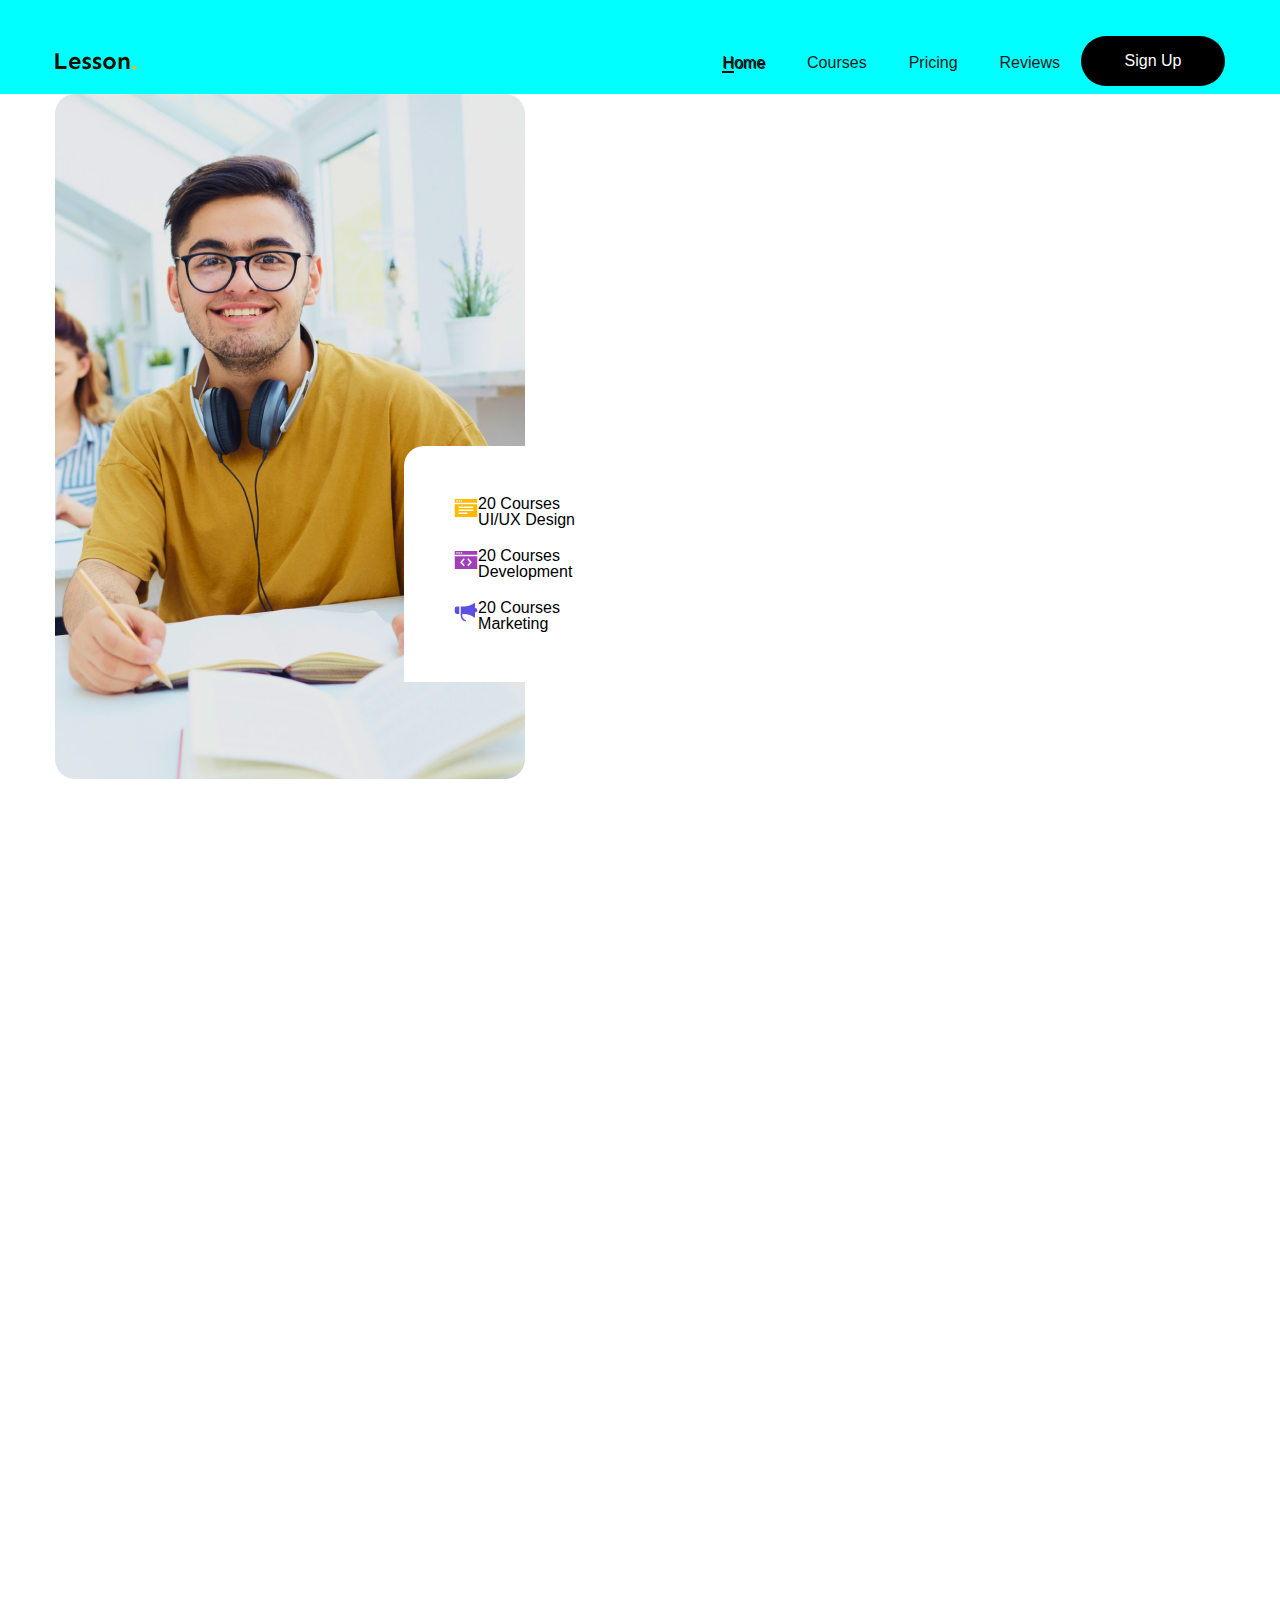
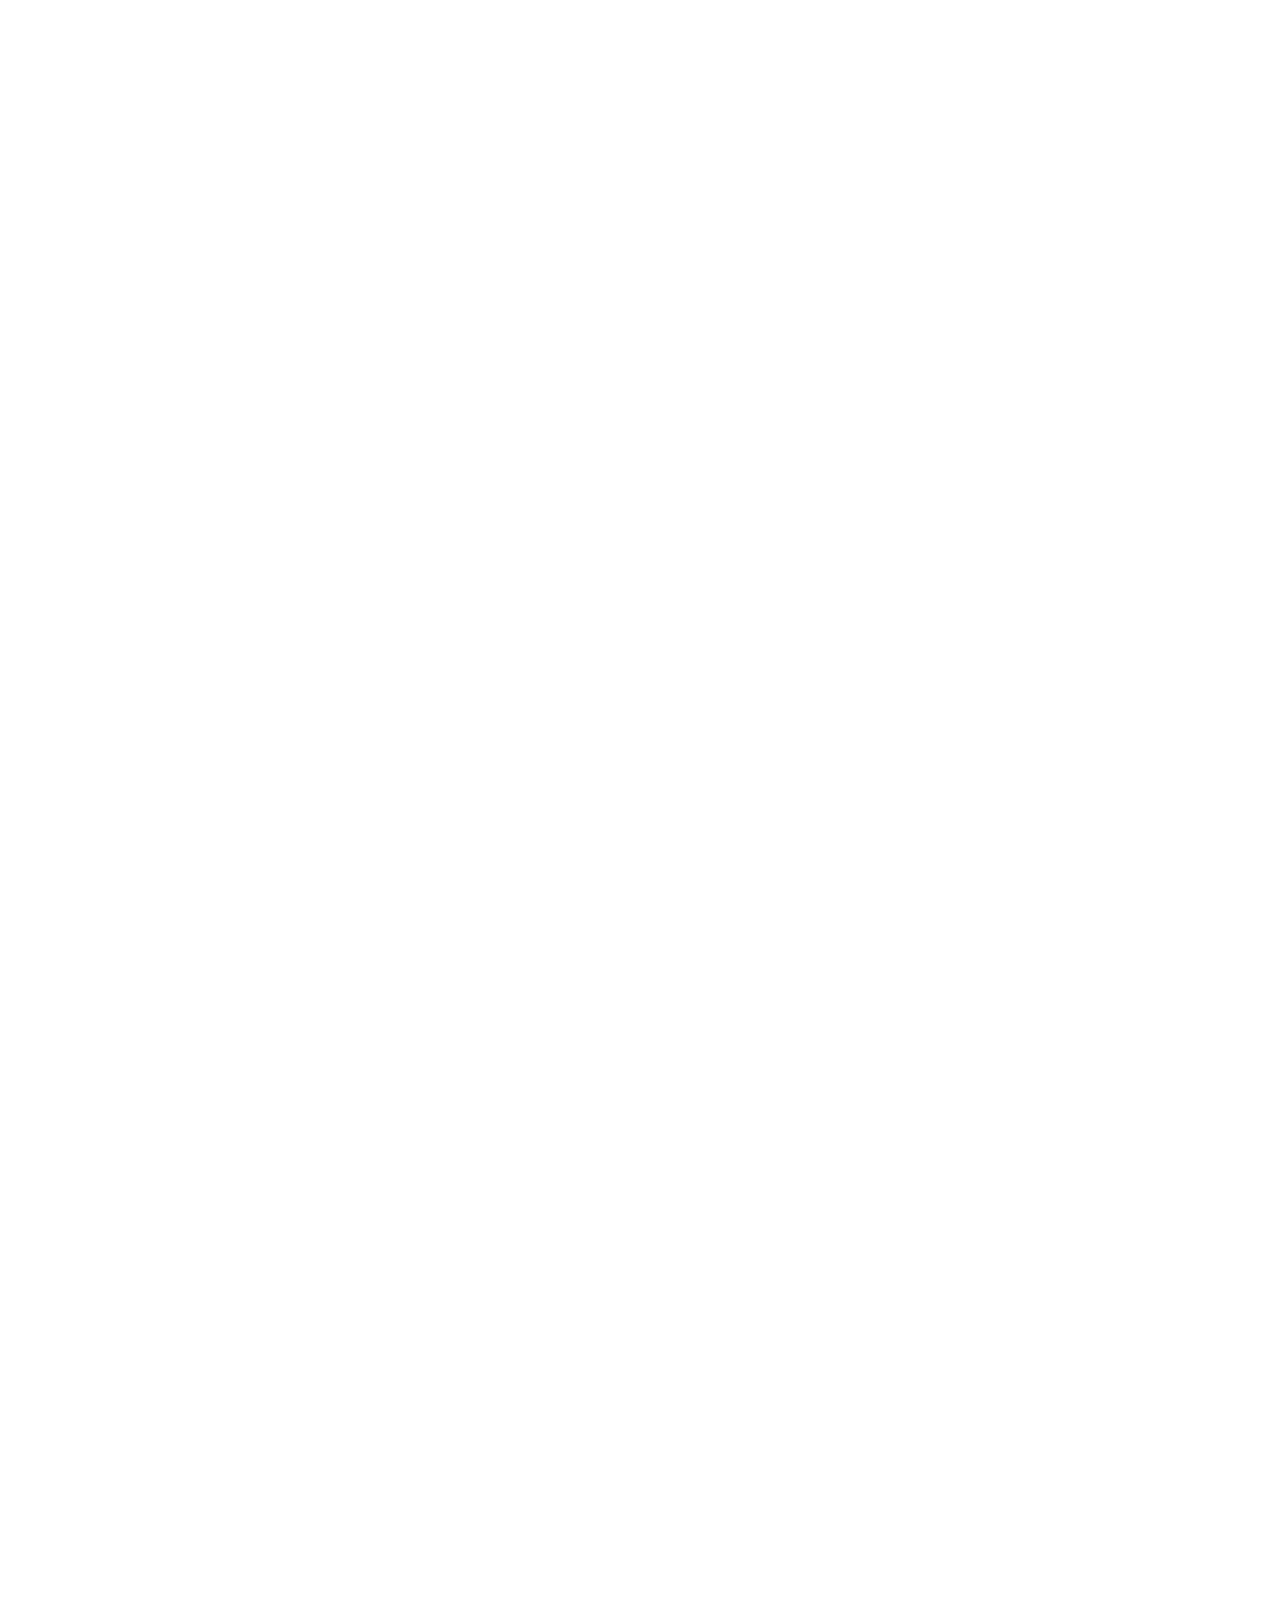
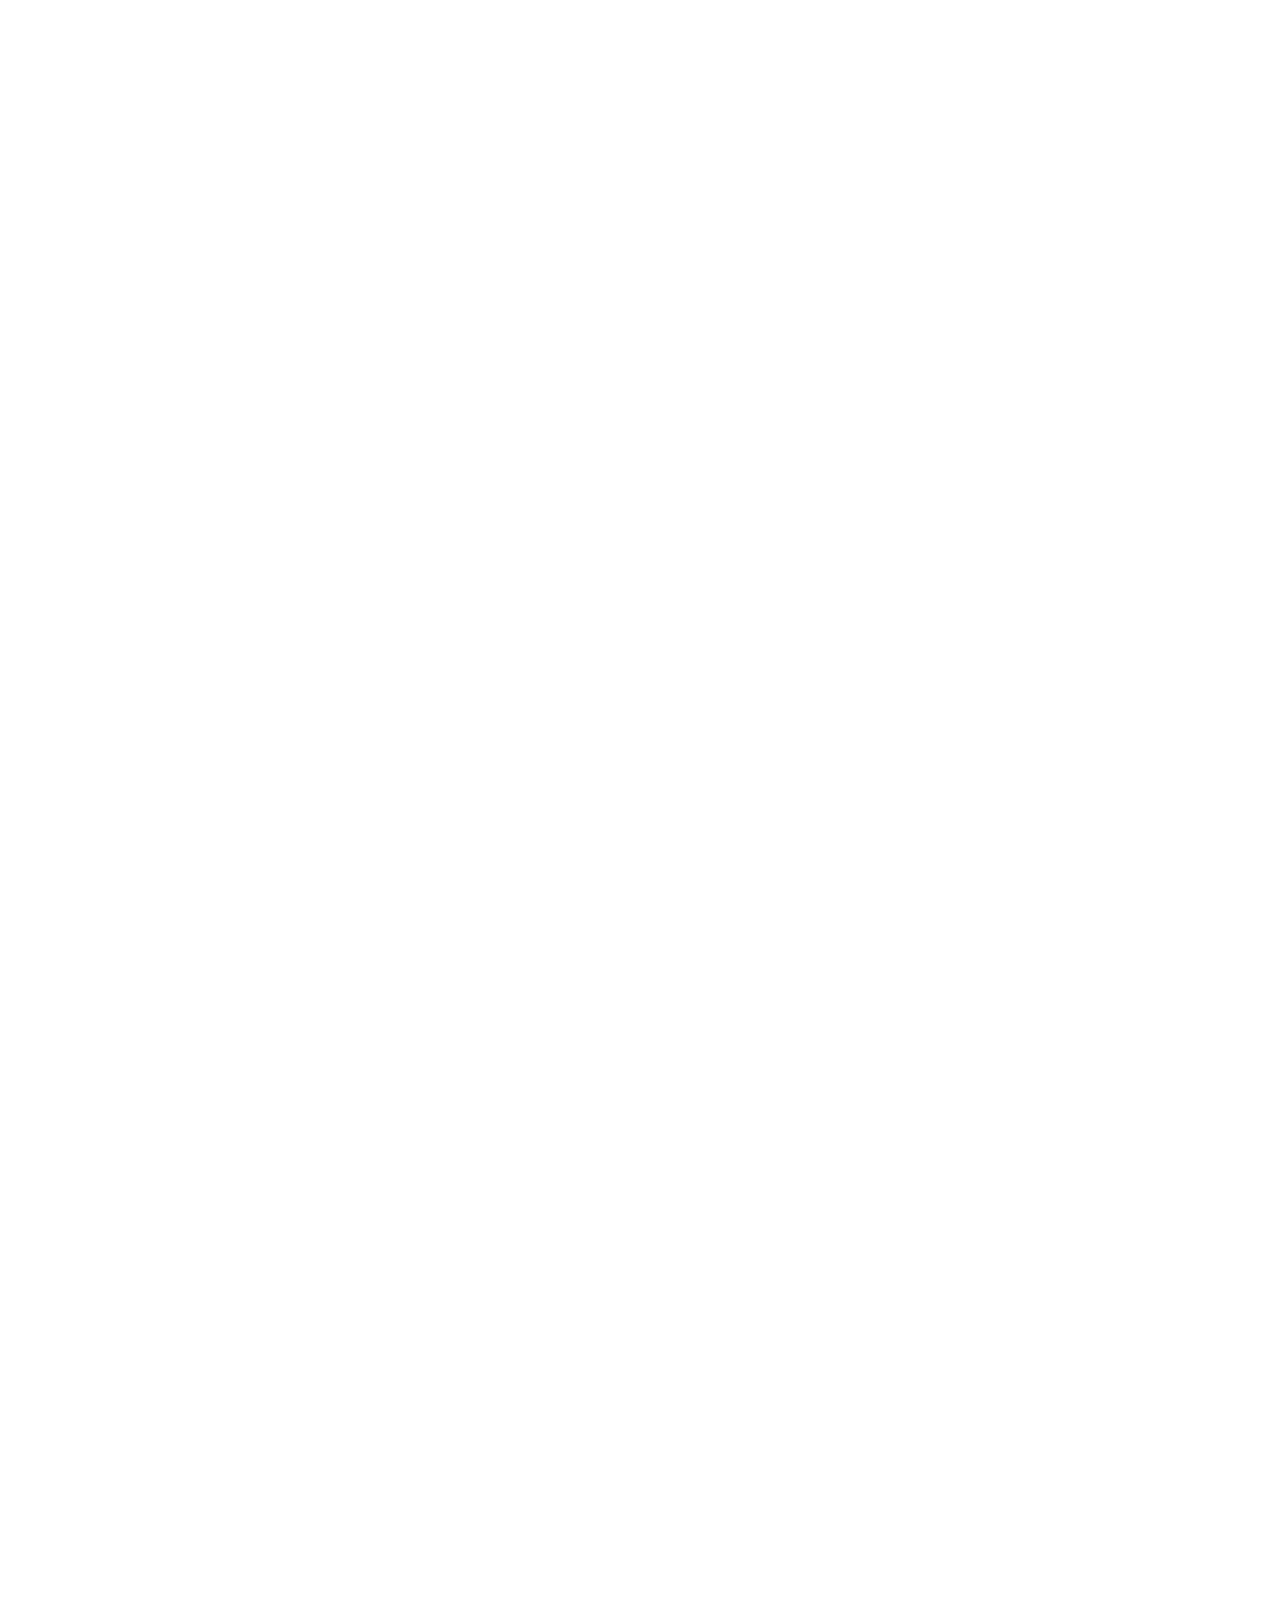
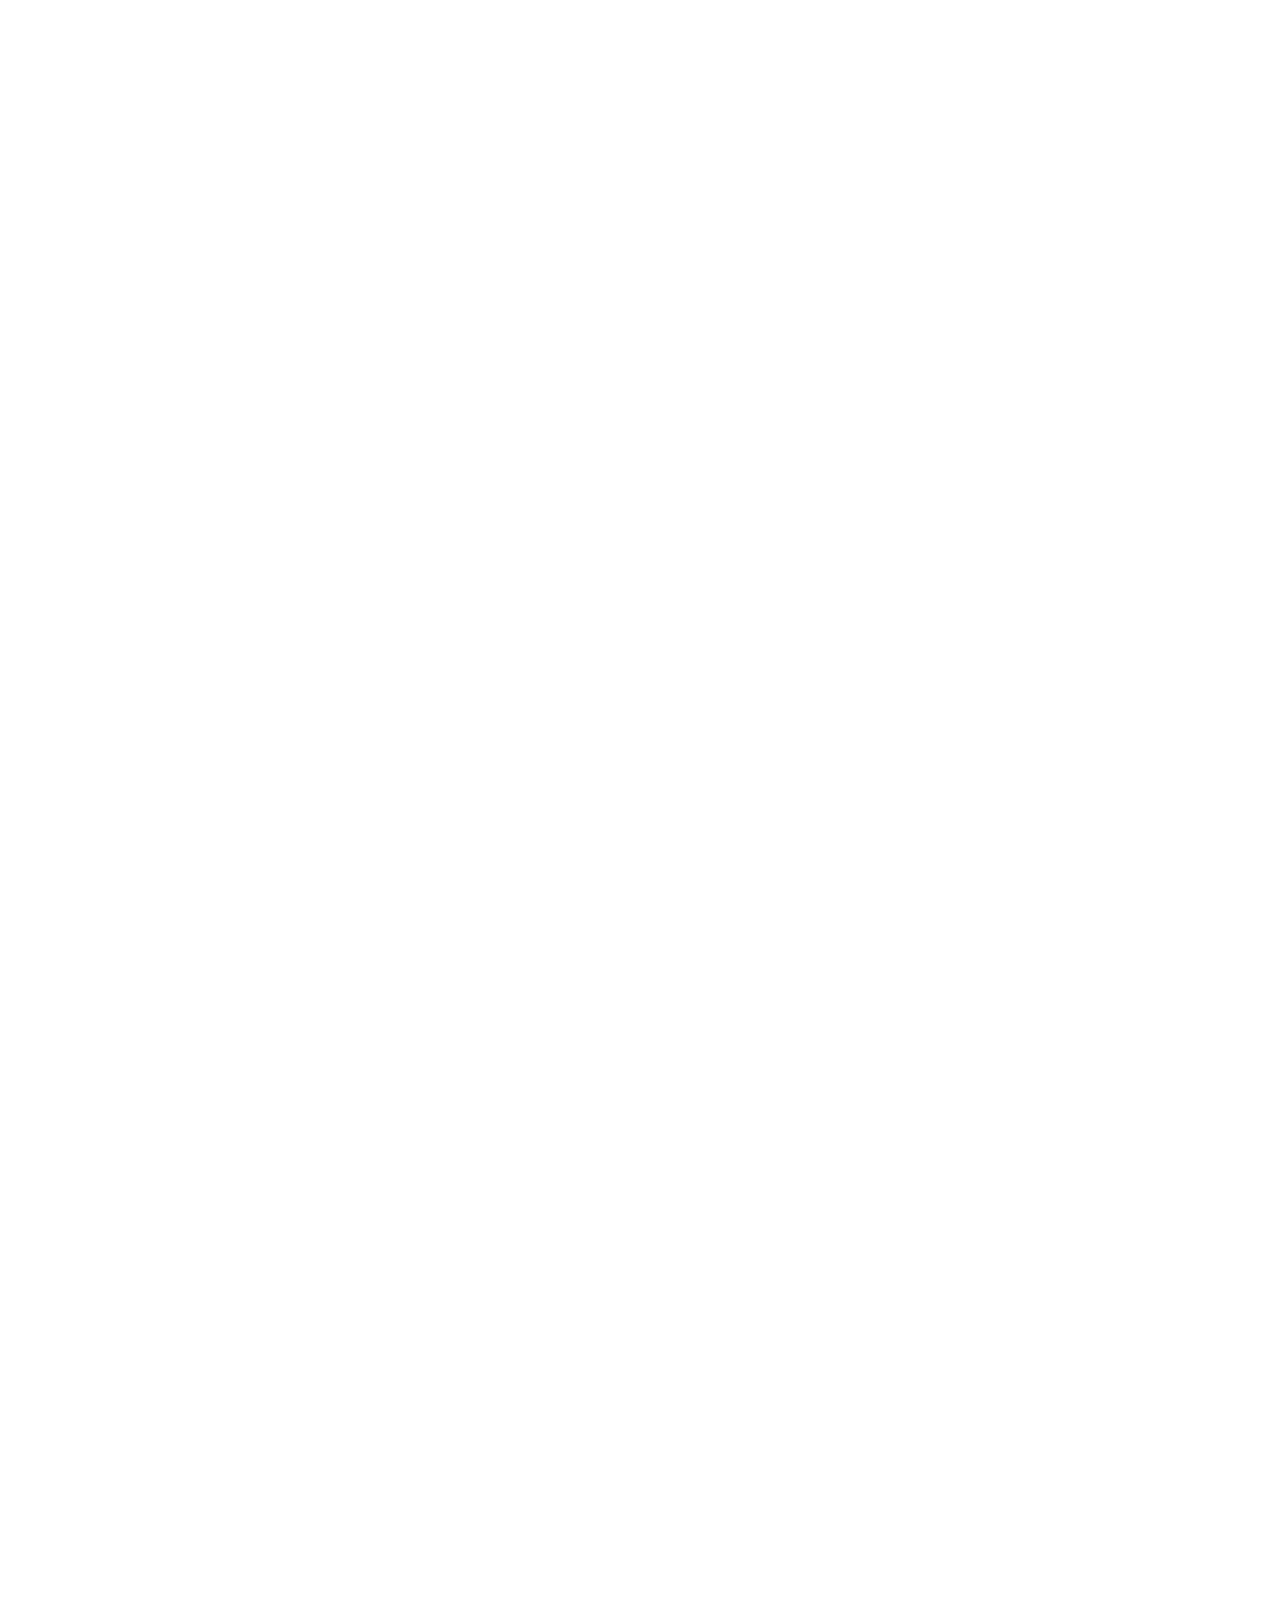
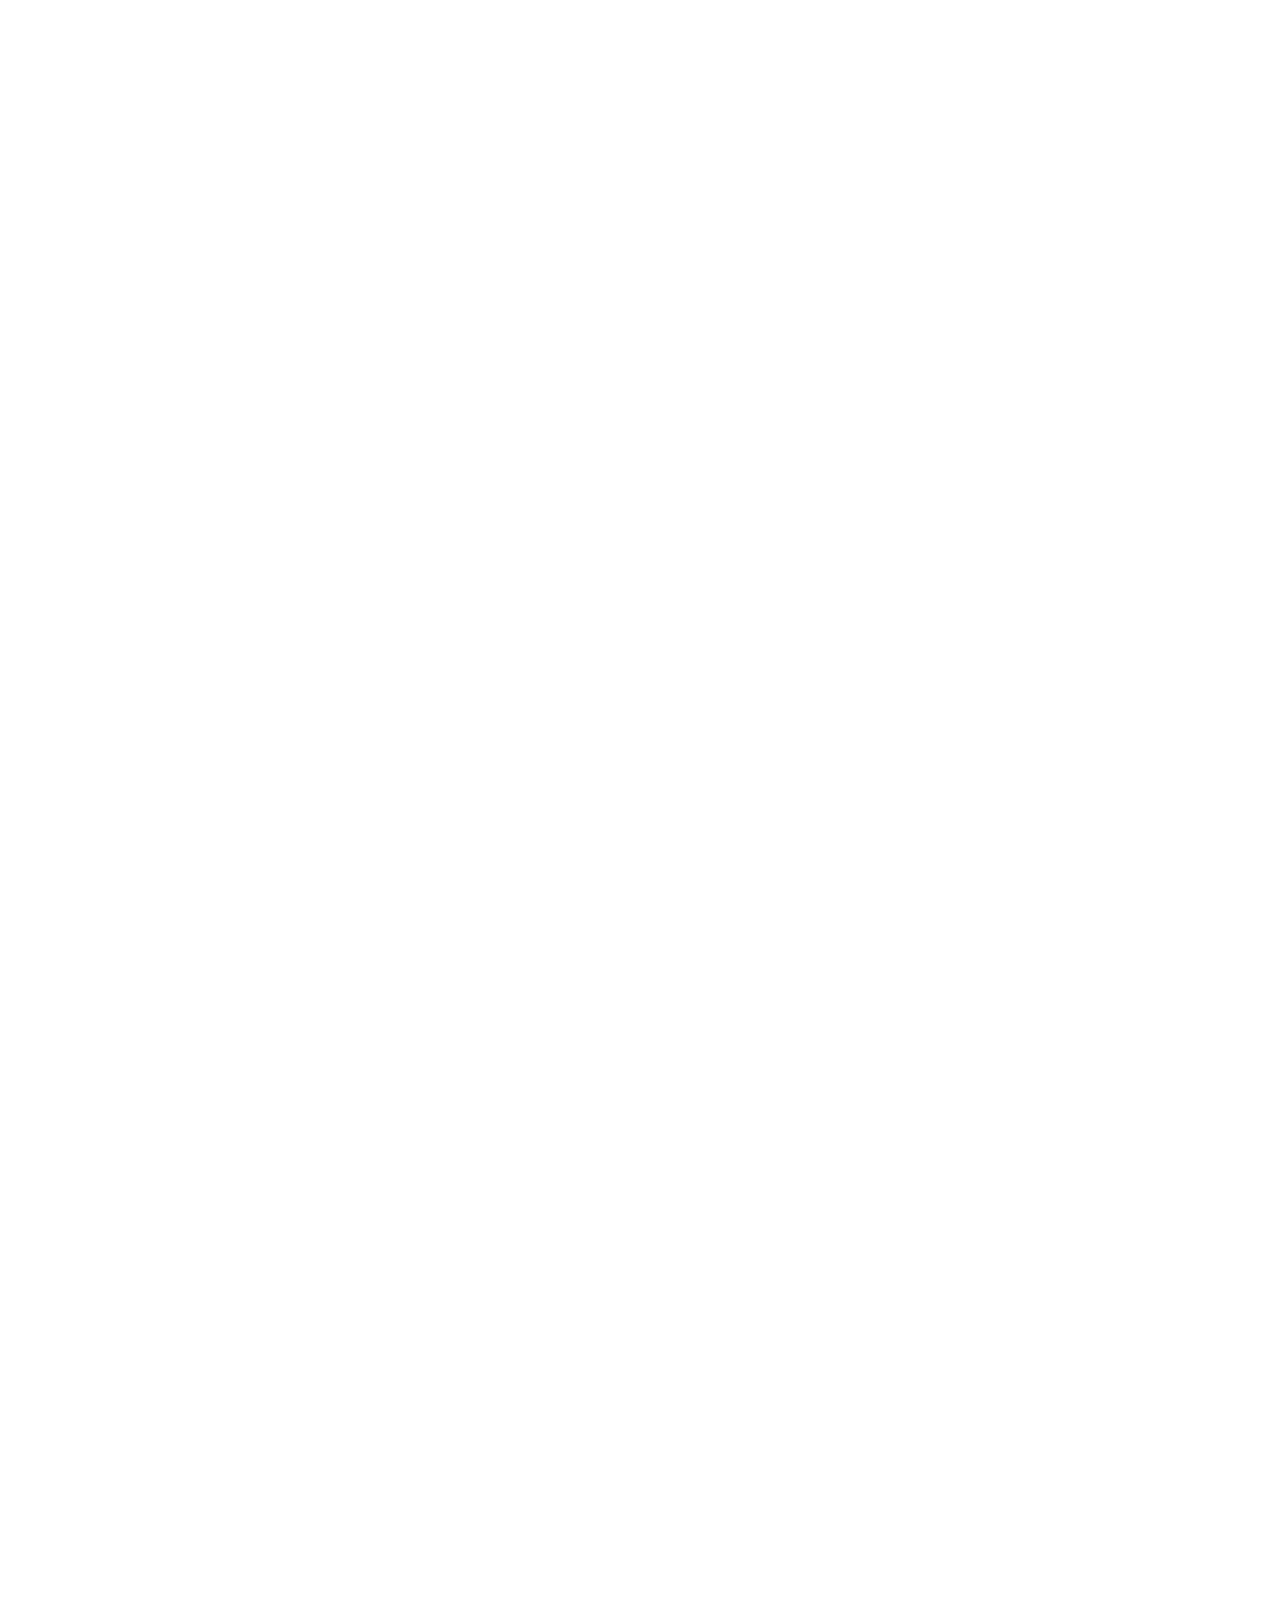
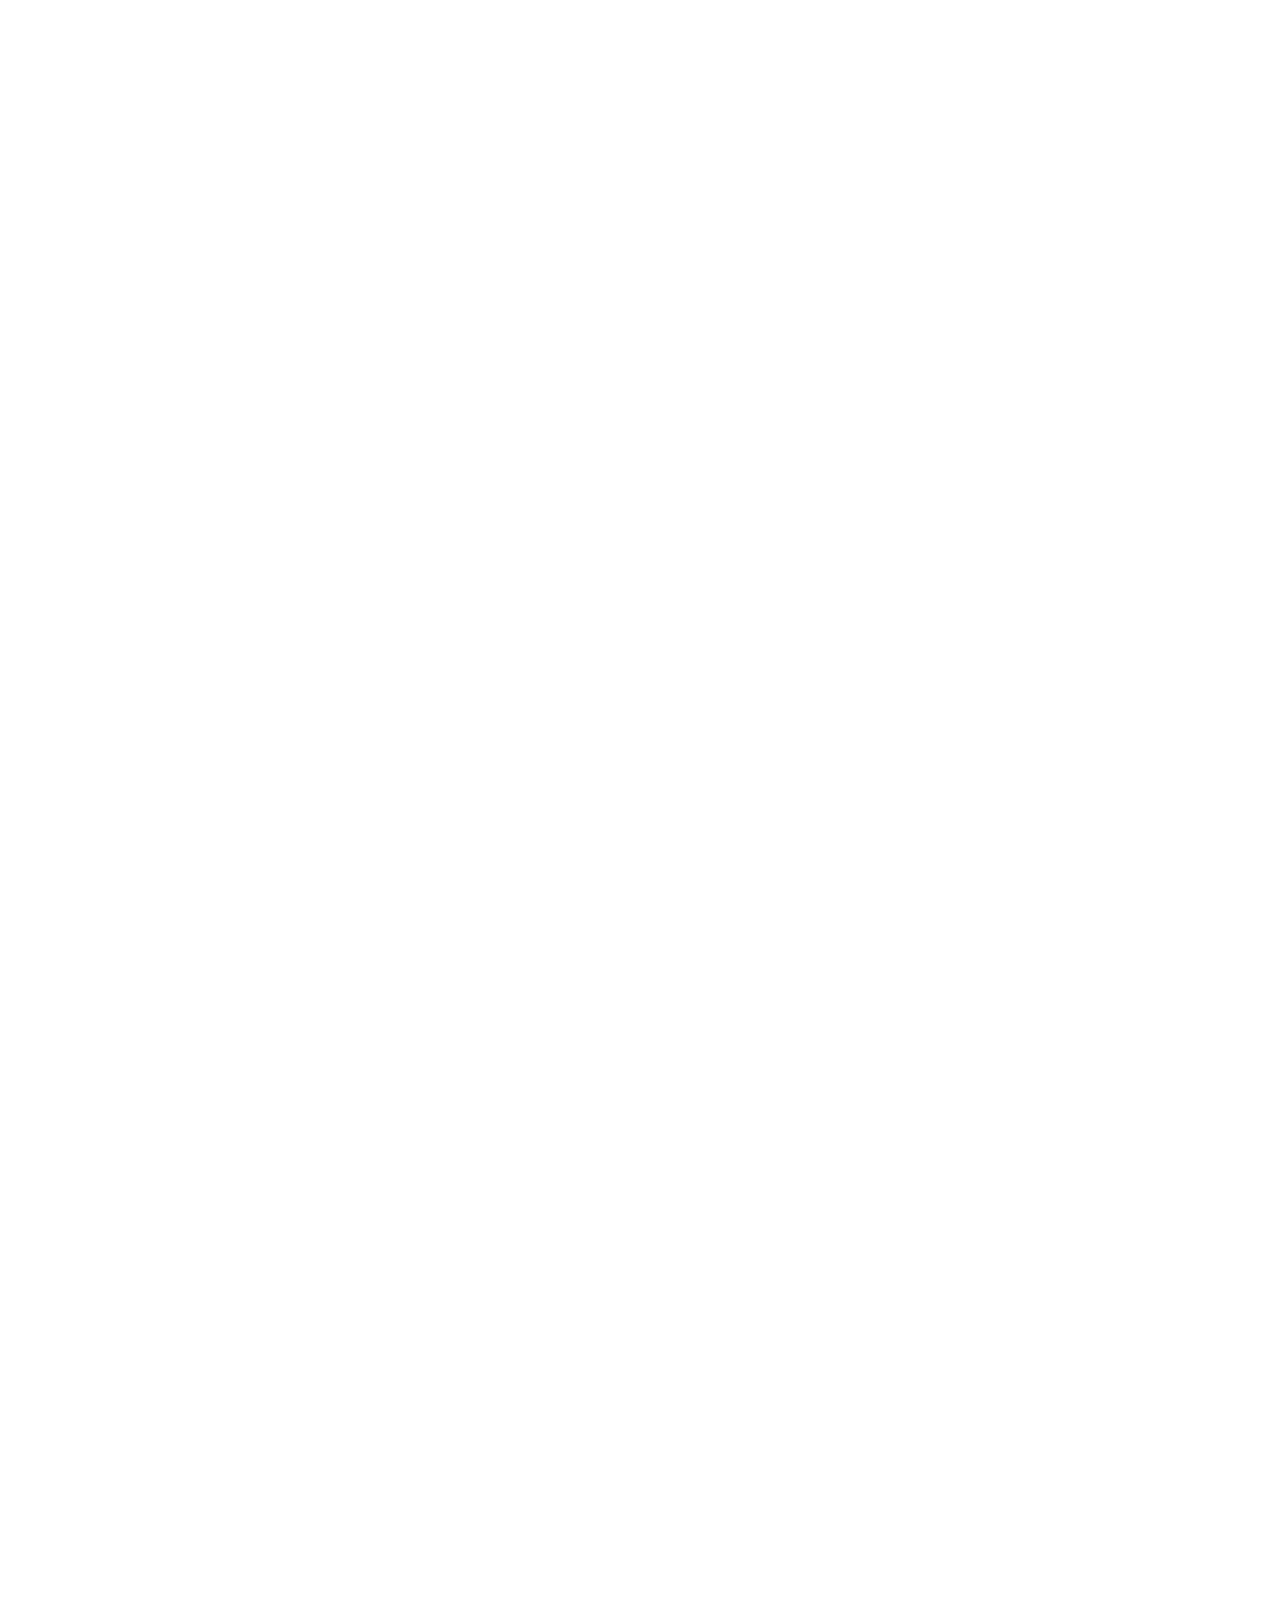
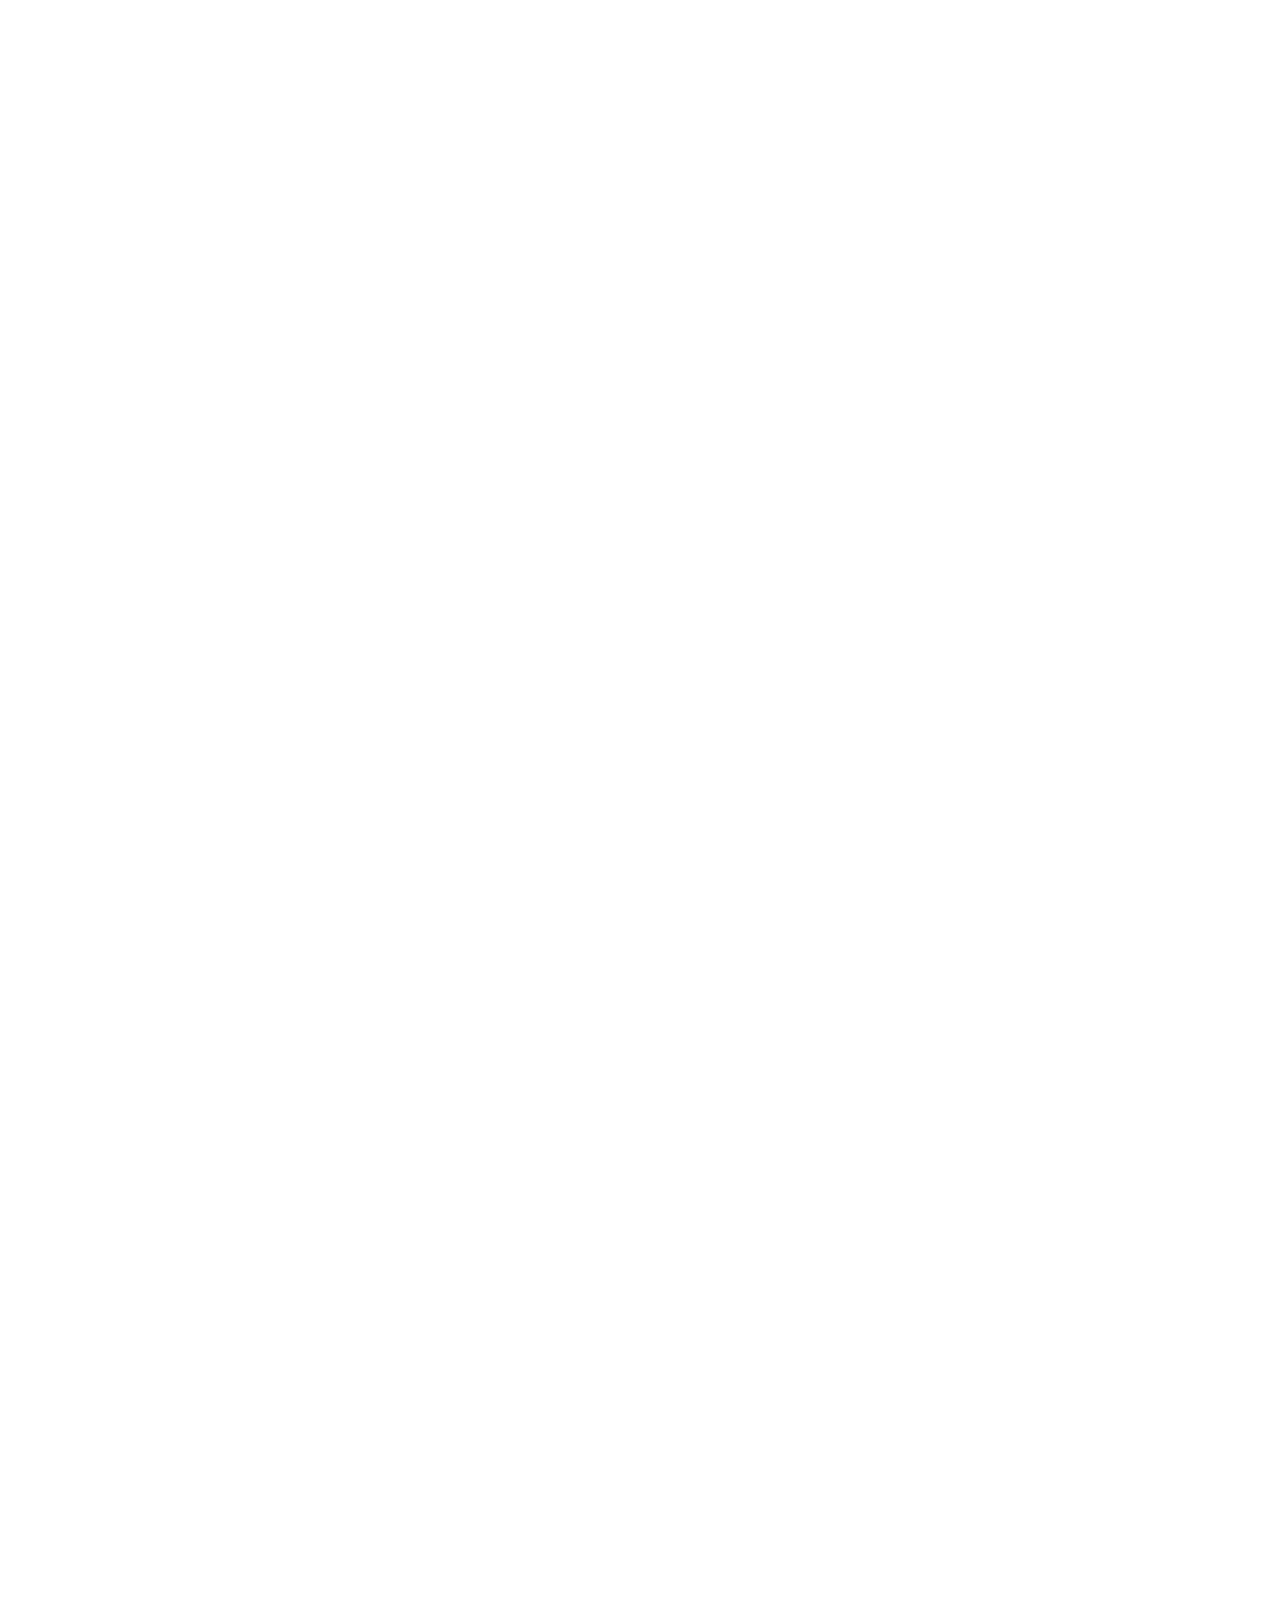
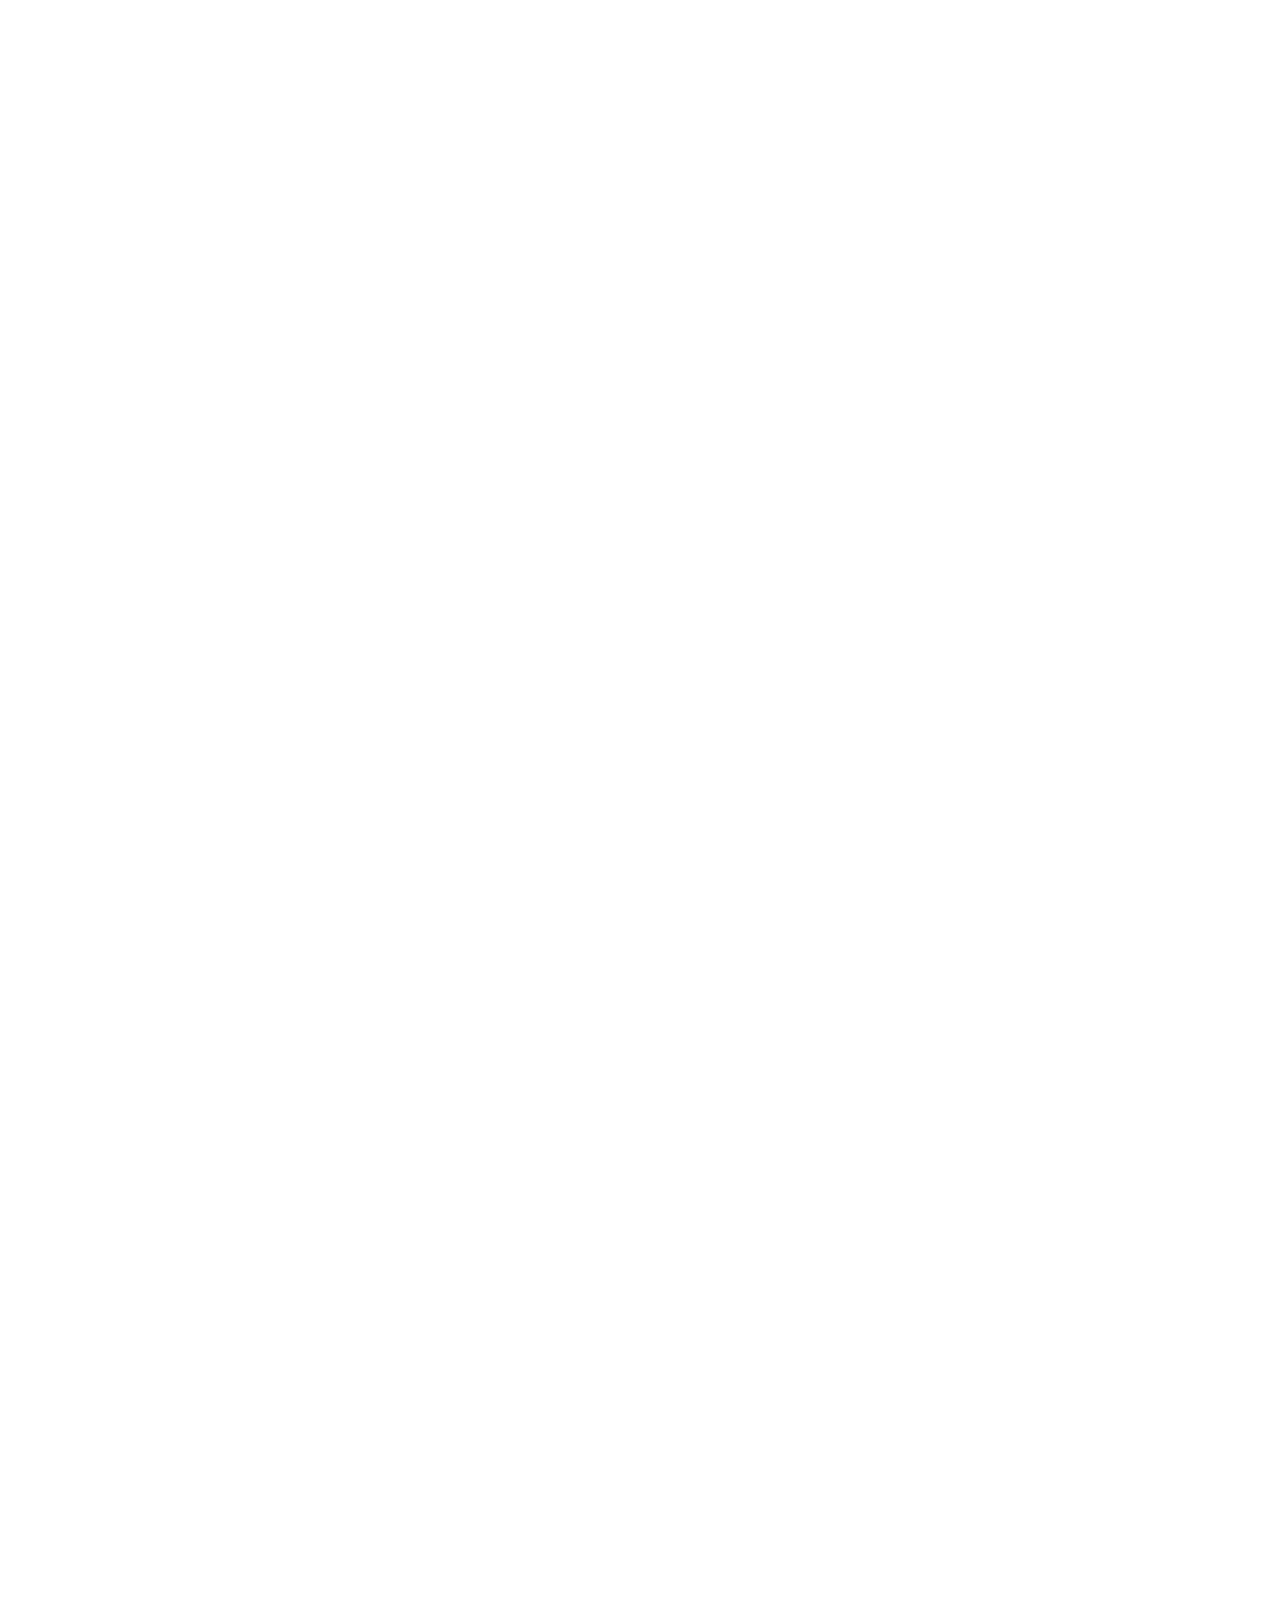
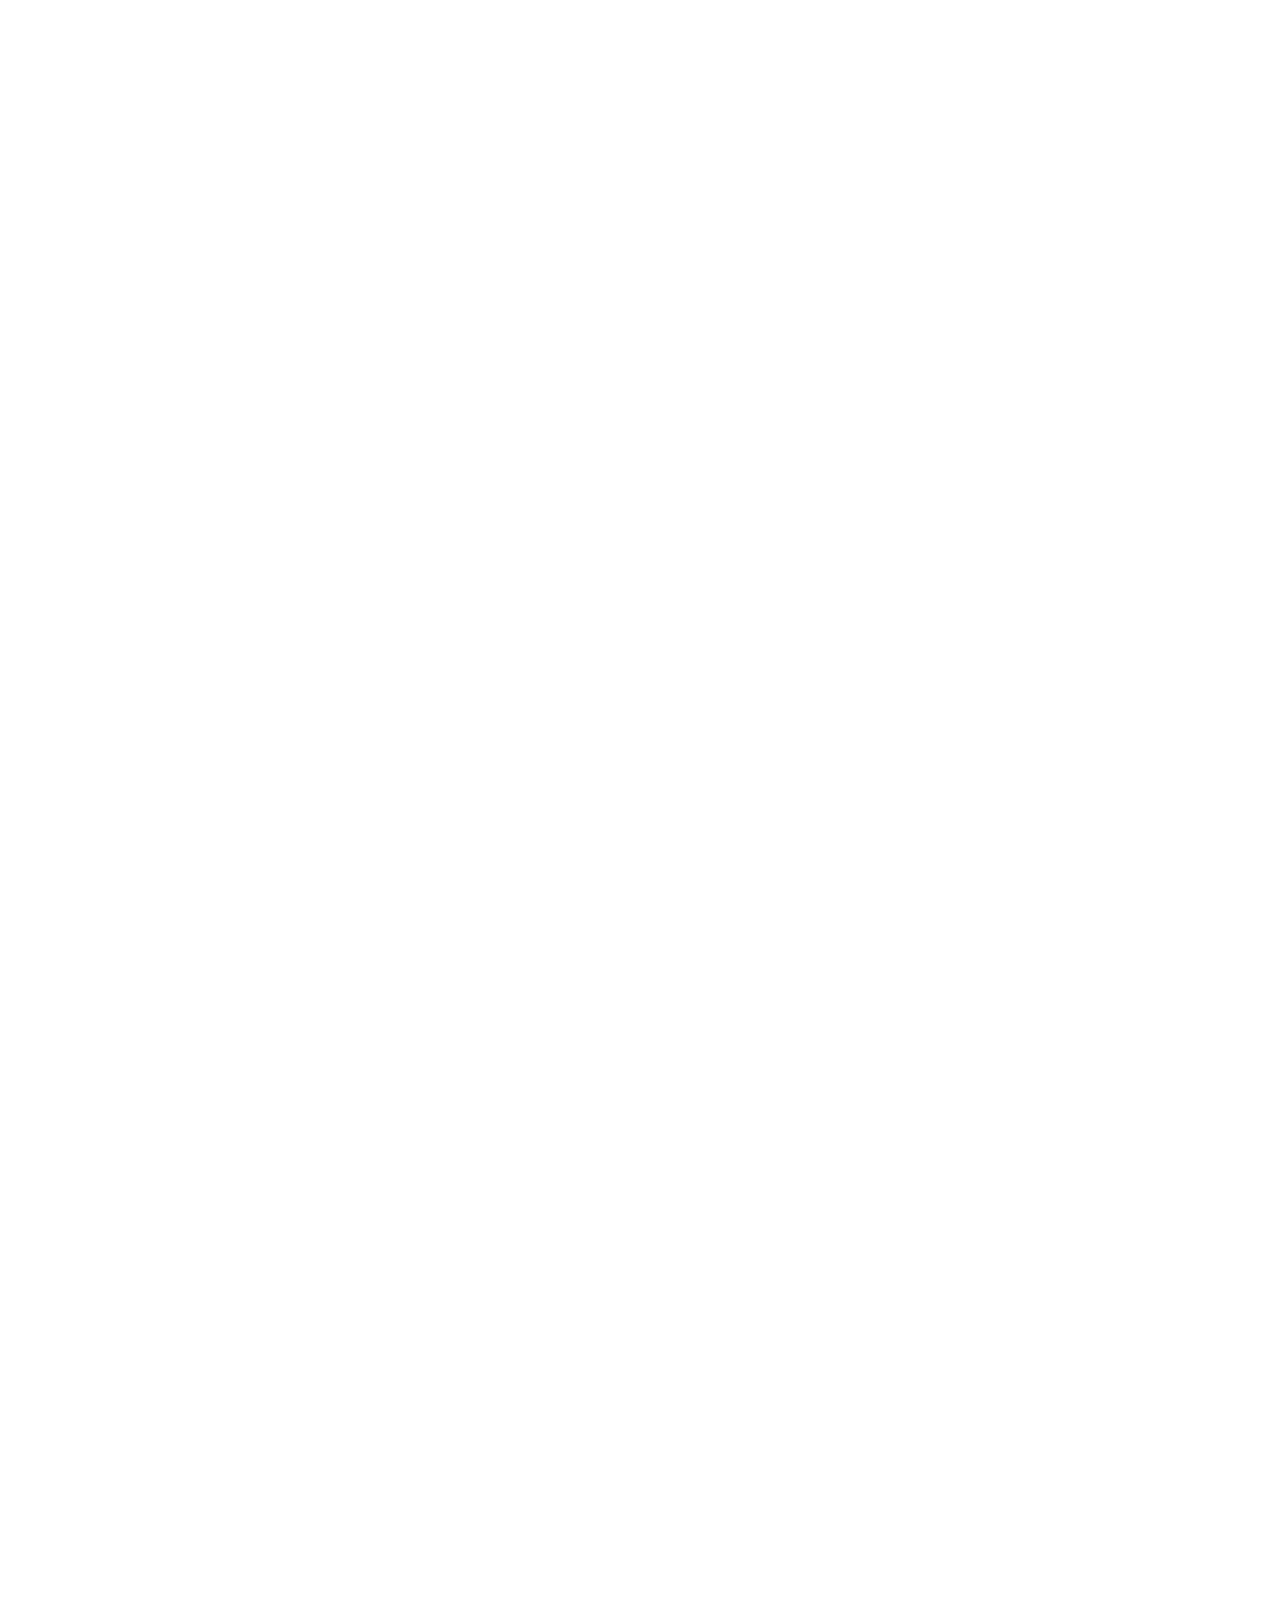
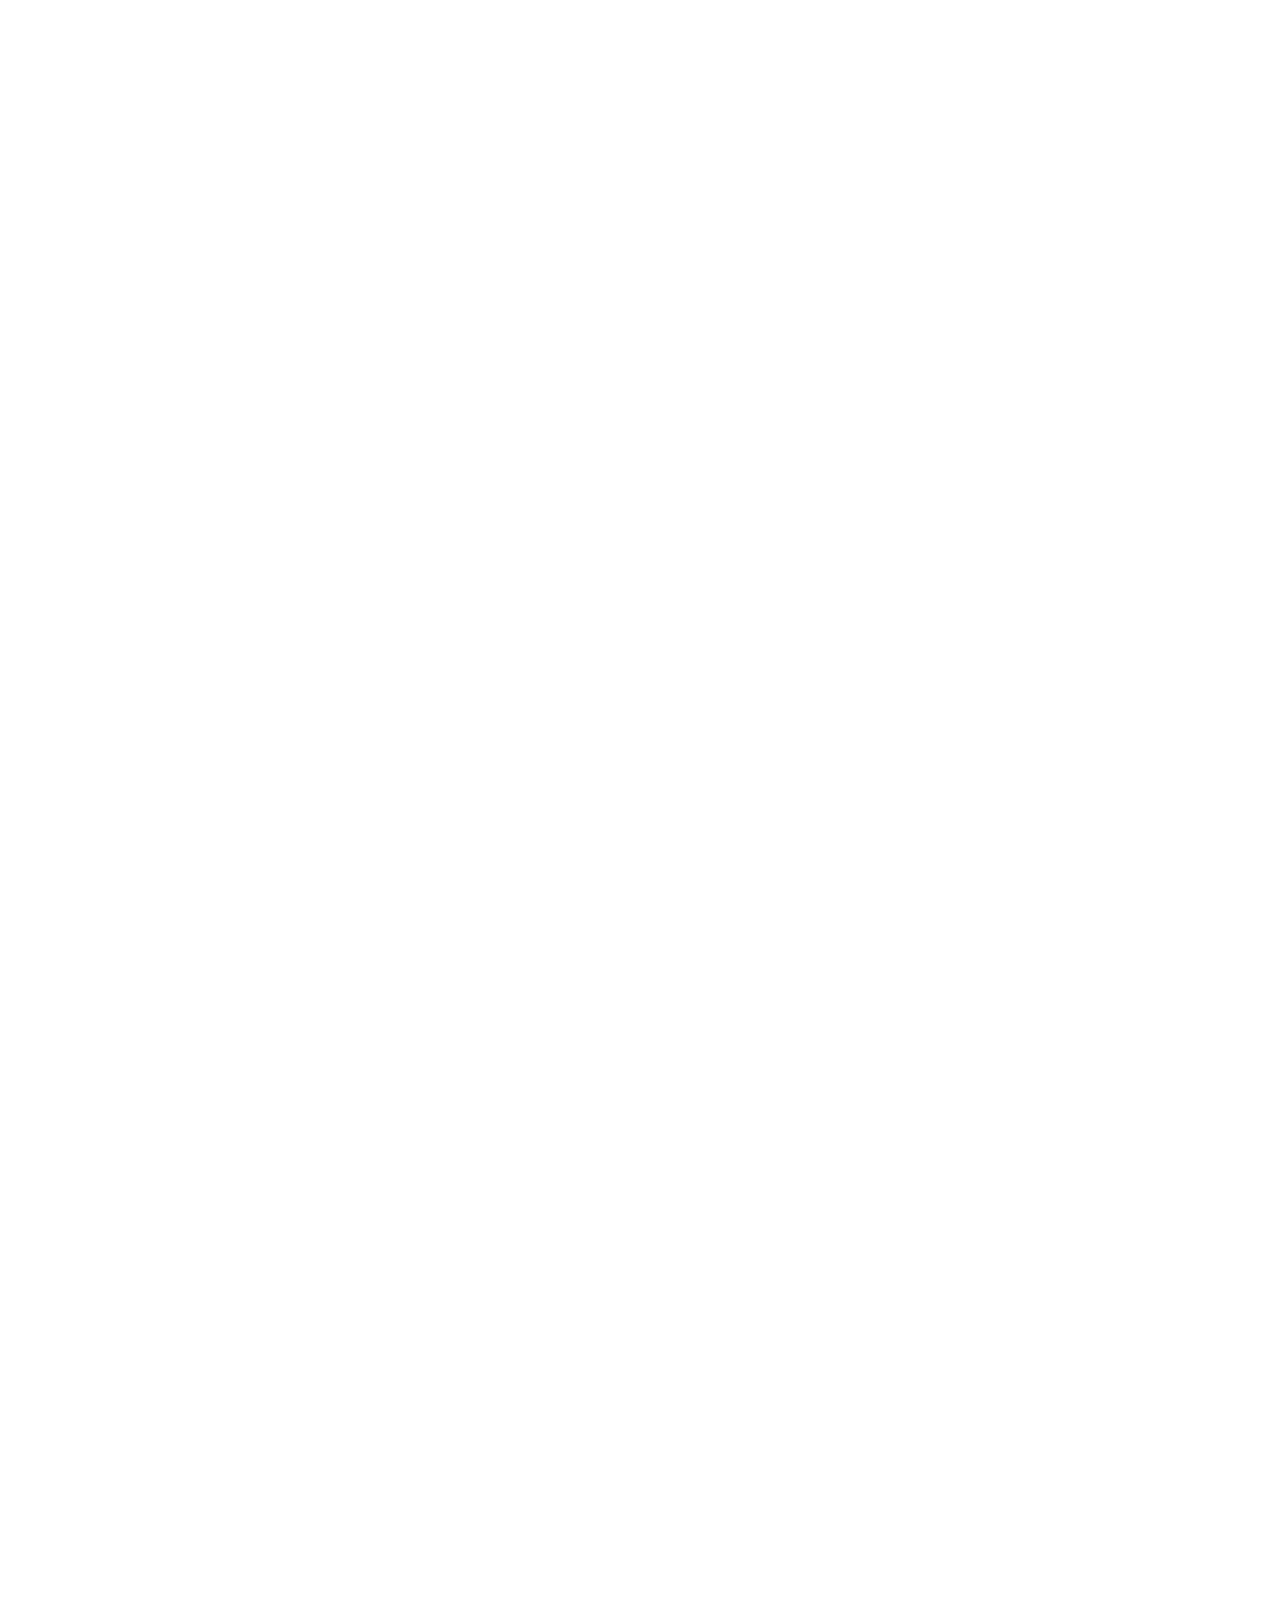
==== assets/html/index.html @ f415243e "abc" ====
<!DOCTYPE html>
<html lang="en">
<head>
    <meta charset="UTF-8">
    <meta name="viewport" content="width=device-width, initial-scale=1.0">

    <!-------------------------file reset--------------------------------- -->
    <link rel="stylesheet" href="../css/reset.css">

    <!---------------------------file style phải đặt sau file reset------------------------->
    <link rel="stylesheet" href="../css/style.css">
 
    <title>FigmaDesign QuangHung</title>
</head>
<body style="height: 100000px;">
            <header class="header fixed" >
                    <div class="main-content"> <!-- class: main-content dùng để tái sử dụng lại độ rộng của các phần tử qua các phần-->
                        <div class="body">
                            <!-- Lo Go -->
                                    <img src="../img/logo.svg" alt="Lesson"/>

                            <!-- nav -->
                                  <nav class="nav">
                                    <ul>
                                        <li class="active">
                                            <a href="#!">Home</a>
                                        </li>
                                        <li>
                                            <a href="#!">Courses</a>
                                        </li>
                                        <li>
                                            <a href="#!">Pricing</a>
                                        </li>
                                        <li>
                                            <a href="#!">Reviews</a>
                                        </li>
                                    </ul>
                                  </nav>

                            <!-- btn action -->
                        <div class="action">
                             <a href="" class="btn btn-sign-up"> Sign Up </a>
                        </div>
                           
                        </div>        
                    </div>
            </header>
   <!-- Thẻ main    ------------    -->
    <main>  <!-- Thẻ <main> là nơi chứa nôi dung chính (không được lồng các thẻ khác như(footer, header, article...) vào thẻ main)-->
        <div class="hero">
            <div class="main-content">
                    <div class="body">
                        <!-- hero left  -->
                        <div class="media-block">
                            <img src="../img/hero-img.jpg" alt="" class="img-hero"/>
                                <div class="hero-summary">
                                        <div class="index-summary">
                                                        <div class="icon">
                                                                <img src="../img/des.svg" alt=""/>
                                                        </div>
                                                        <div class="text">
                                                                <p> 20 Courses </p>
                                                                <p> UI/UX Design </p>
                                                        </div>
                                        </div>
                                        <div class="index-summary">
                                                         <div class="icon">
                                                                 <img src="../img/dev.svg" alt=""/>
                                                         </div>
                                                         <div class="text">
                                                                 <p> 20 Courses </p>
                                                                 <p> Development </p>
                                                         </div>
                                        </div>
                                        <div class="index-summary">
                                                         <div class="icon">
                                                                <img src="../img/marketing.svg" alt=""/>
                                                         </div>
                                                         <div class="text">
                                                                <p> 20 Courses </p>
                                                                <p> Marketing </p>
                                                         </div>
                                          </div>

                                </div>

                        </div>

                        <!-- hero right -->
                         <div class="content-block">
                          
                         </div>
                    </div>
            </div>
        </div>
    </main>
   
</body>
</html>
---- assets/css/style.css ----
*{
    box-sizing: border-box;
}

html {
    font-size: 62.5%;
}

/* khôi phục lại mặc định cỡ chữ theo rem  */
body {
    font-size: 1.6rem;
    font-family: "Poppins", sans-serif;
}


/* ===========================Common(phần chung)=================== */
.main-content {
    width: 1170px; /* Đây là chiều rộng cố định  */  
    max-width: calc(100% - 48px);
    margin-right: auto;
    margin-left: auto;   

}

a {
    text-decoration: none;
}

.btn {
    display: inline-block   ;
    color: white;
    font-size: 1.6rem;
    background-color: black;
    padding: 0 1.6rem;
    border-radius: 999px;
    text-align: center;
    line-height: 50px;
}

.index-summary {
    display: flex;
}




/*===================================================*/

/* ========================================== */
/* ===========================header====================== */
.header .body {
    display: flex;
    align-items: center;
    font-size: 2rem;
    font-family:'Gill Sans', 'Gill Sans MT', Calibri, 'Trebuchet MS', sans-serif;

    padding: 36px 0px 8px 0px ;

  

    
}
.header{
    background-color: aqua;
}
.nav {
    margin-left: auto;
}

.nav ul {
    display: flex;
}
.nav a{
    position: relative;
   color: rgb(29, 23, 23);
   font-size: 1.6rem;
 
   padding:   8px 21px;
    
}
 
.nav li.active a,
.nav a:hover {
    text-shadow: 1px 1px black;  /* Bóng đổ của văn bán */
}
 .nav li.active a::after { /* thêm  một dấu gạch chân vào bên trong thẻ a . nhưng  hiển thị ở sau nội dung của thẻ a*/
  display: block;
    content: "";
    width: 12px;
    height: 2px;
    background-color: black;

    position: absolute;
    left: 21px;
    bottom: 6px;
   
}

.header .btn-sign-up{
    min-width: 144px
}

/* ========phần hero herder===== */
.media-block .hero-summary {
        padding: 5rem 5rem;

        background-color: white;
        position: absolute;
        bottom: 10rem;
        right: 60rem;

        display: grid;
        grid-row-gap: 2rem;

        border-top-left-radius: 2rem;
}
.hero .media-block{
        position: relative;
}
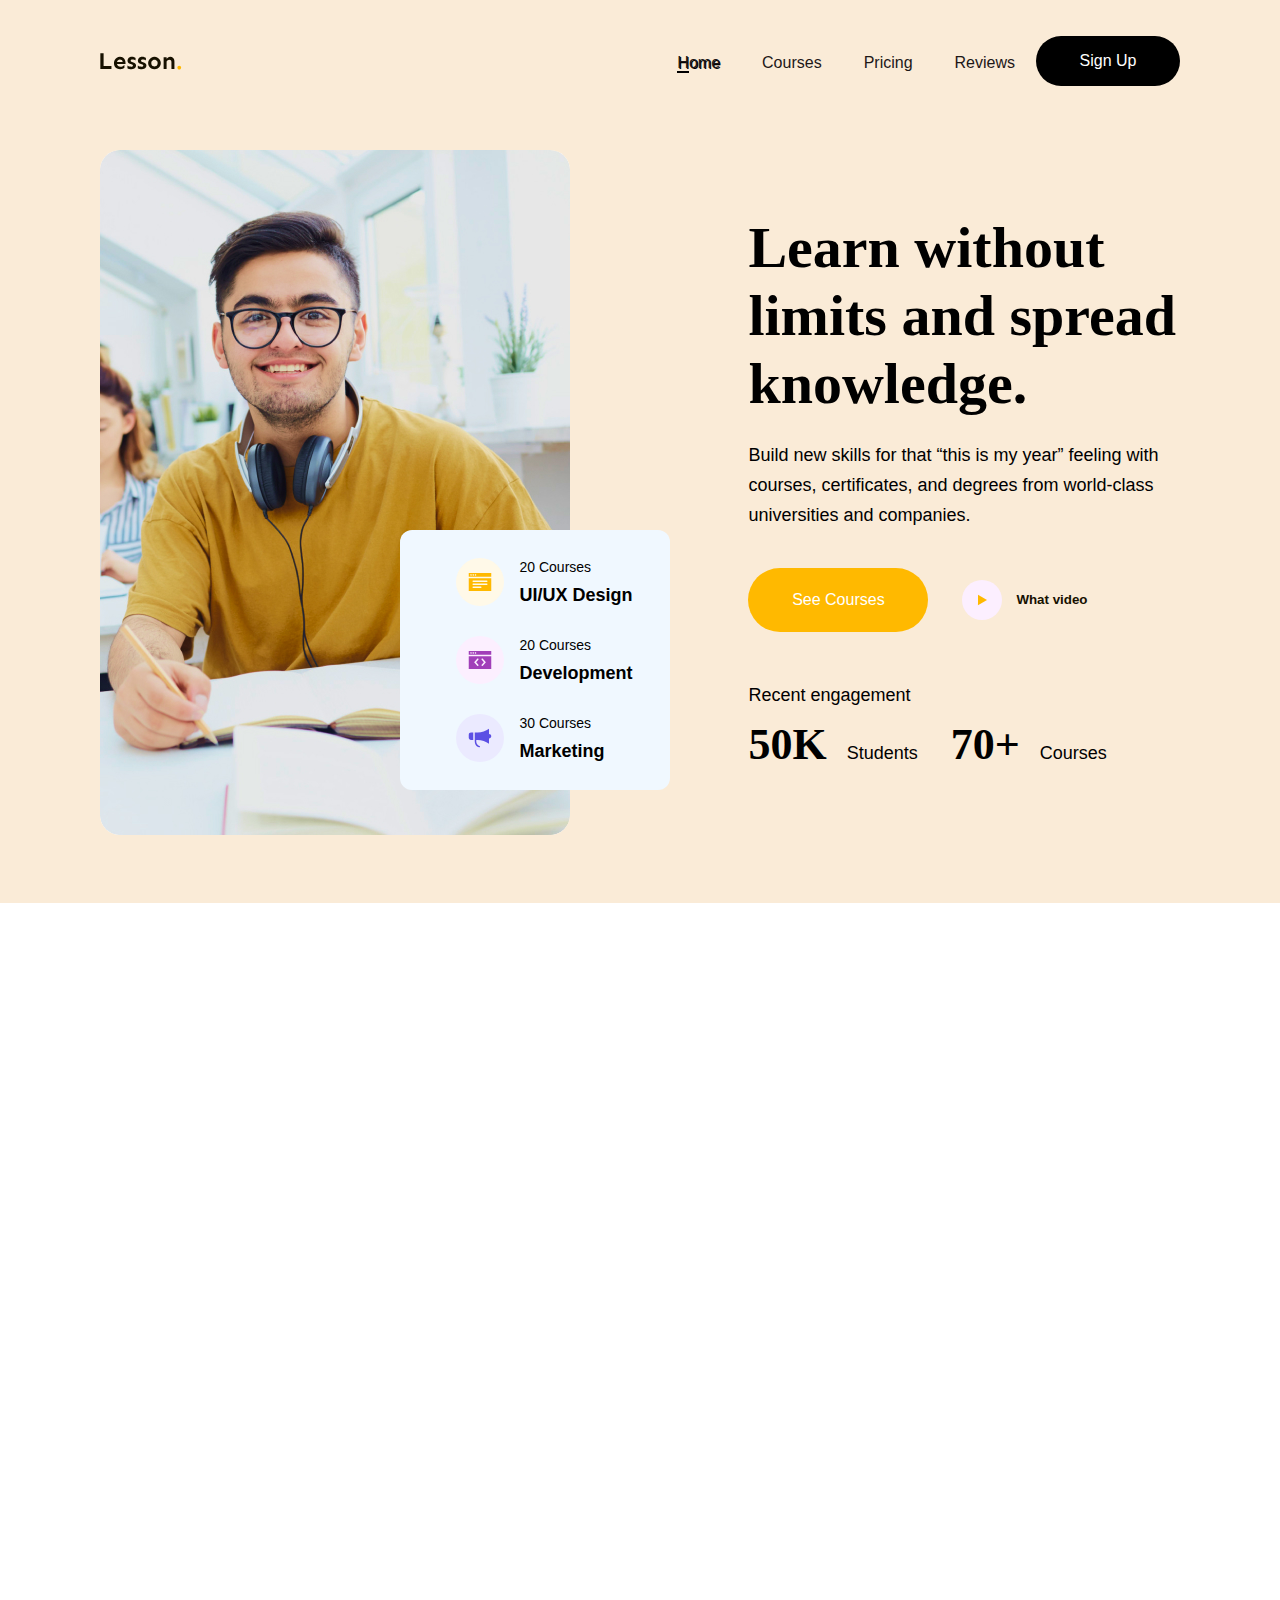
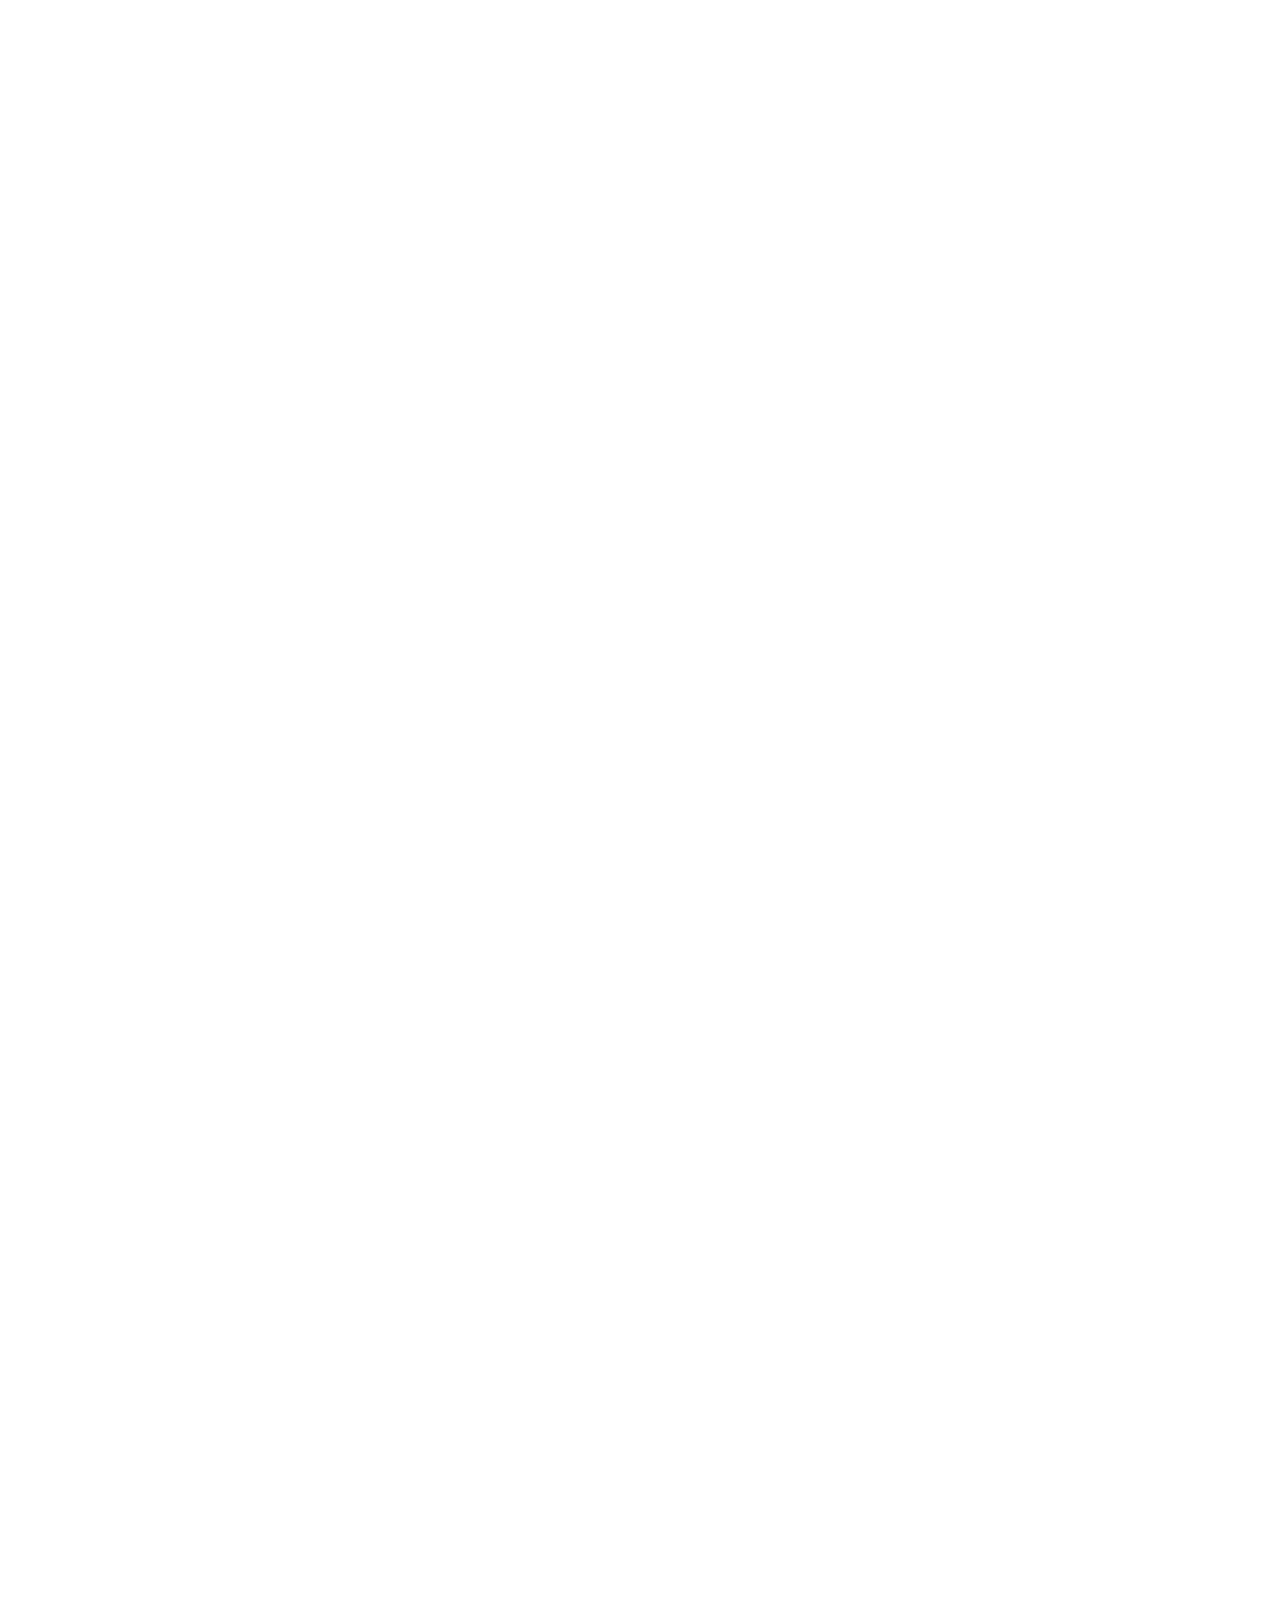
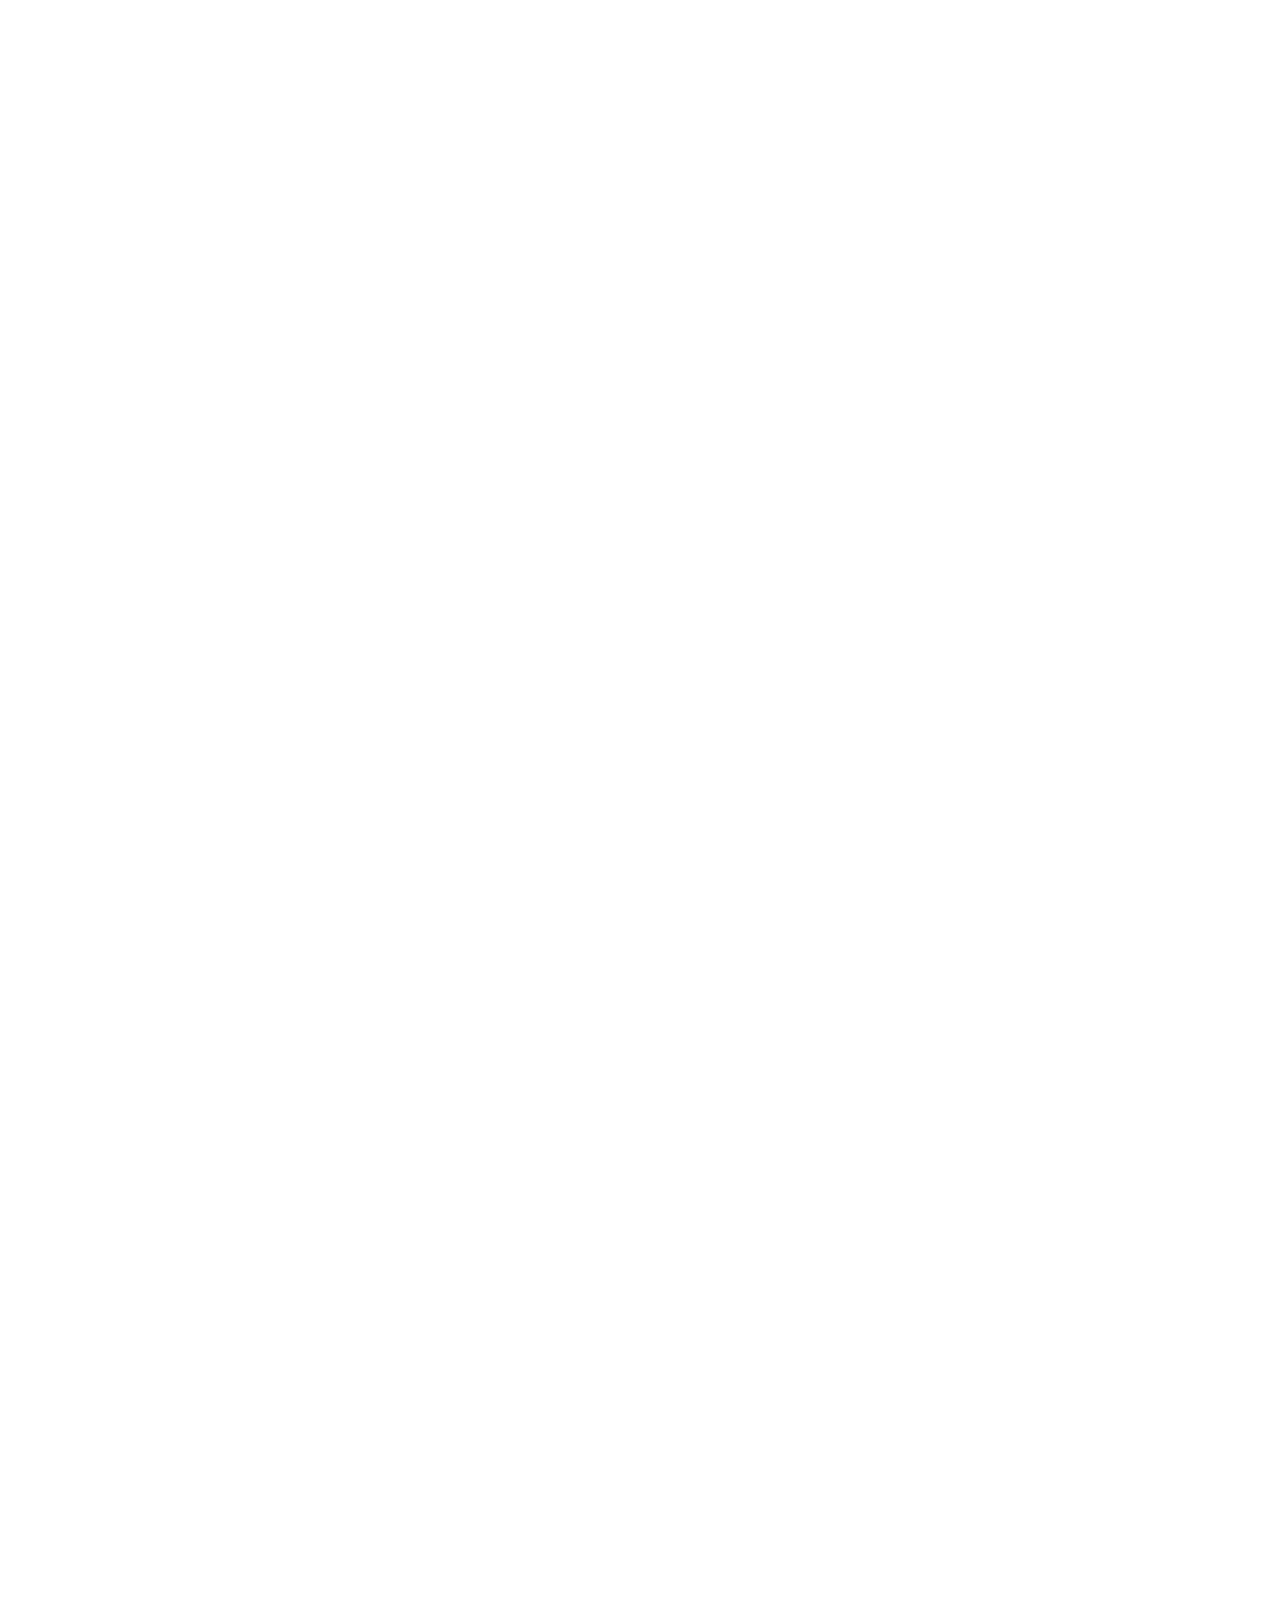
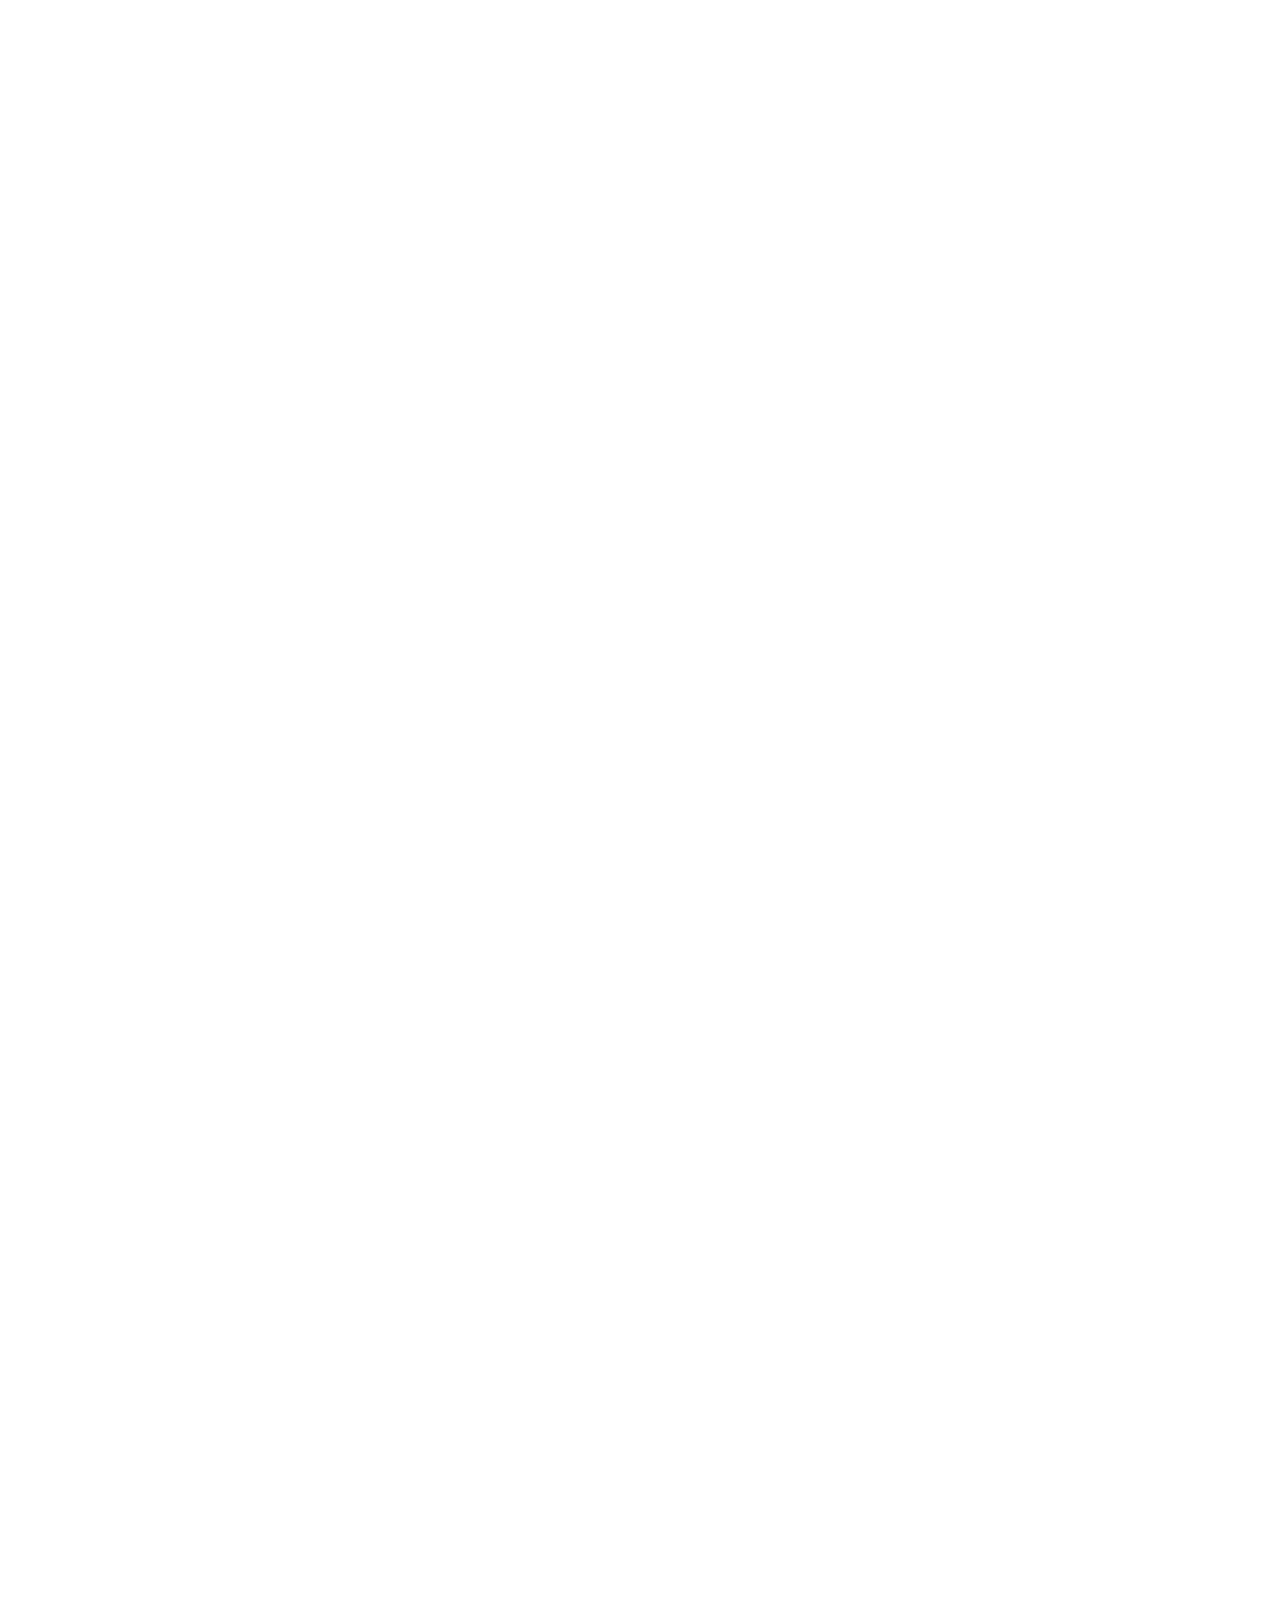
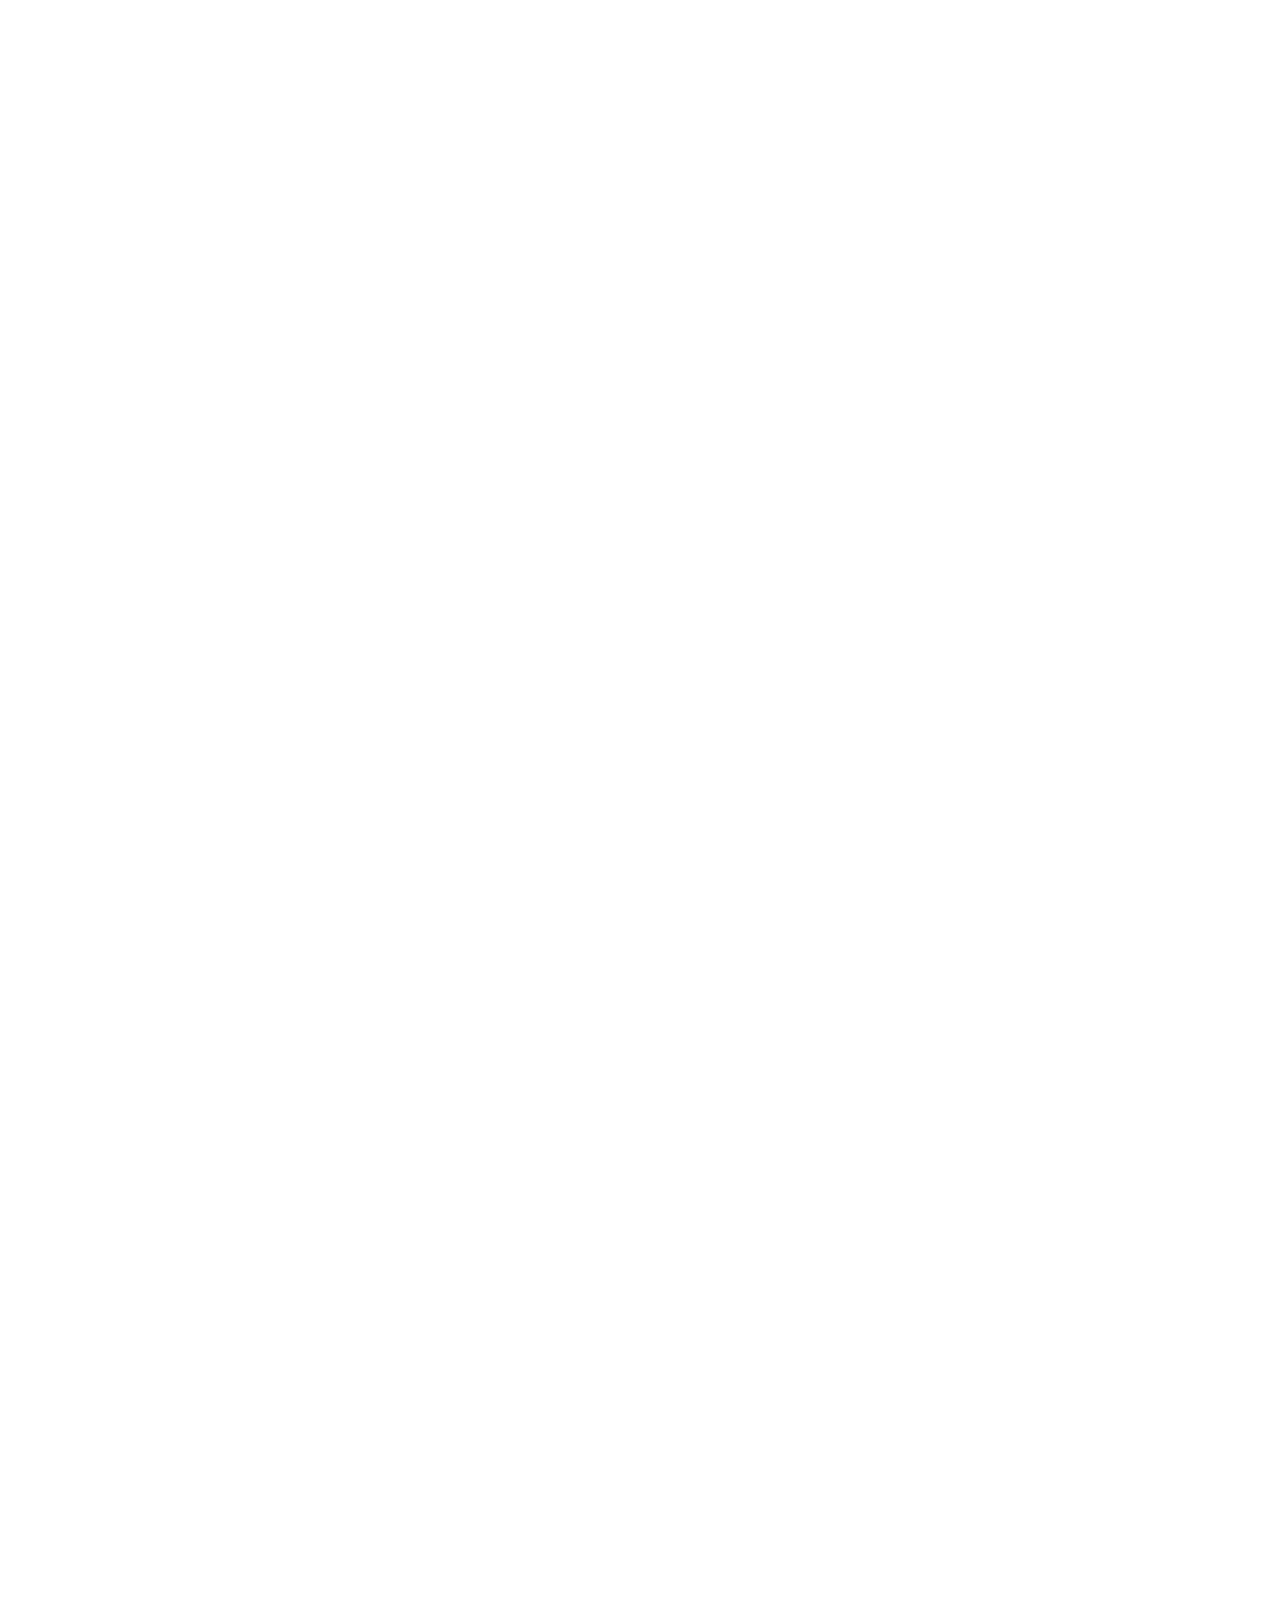
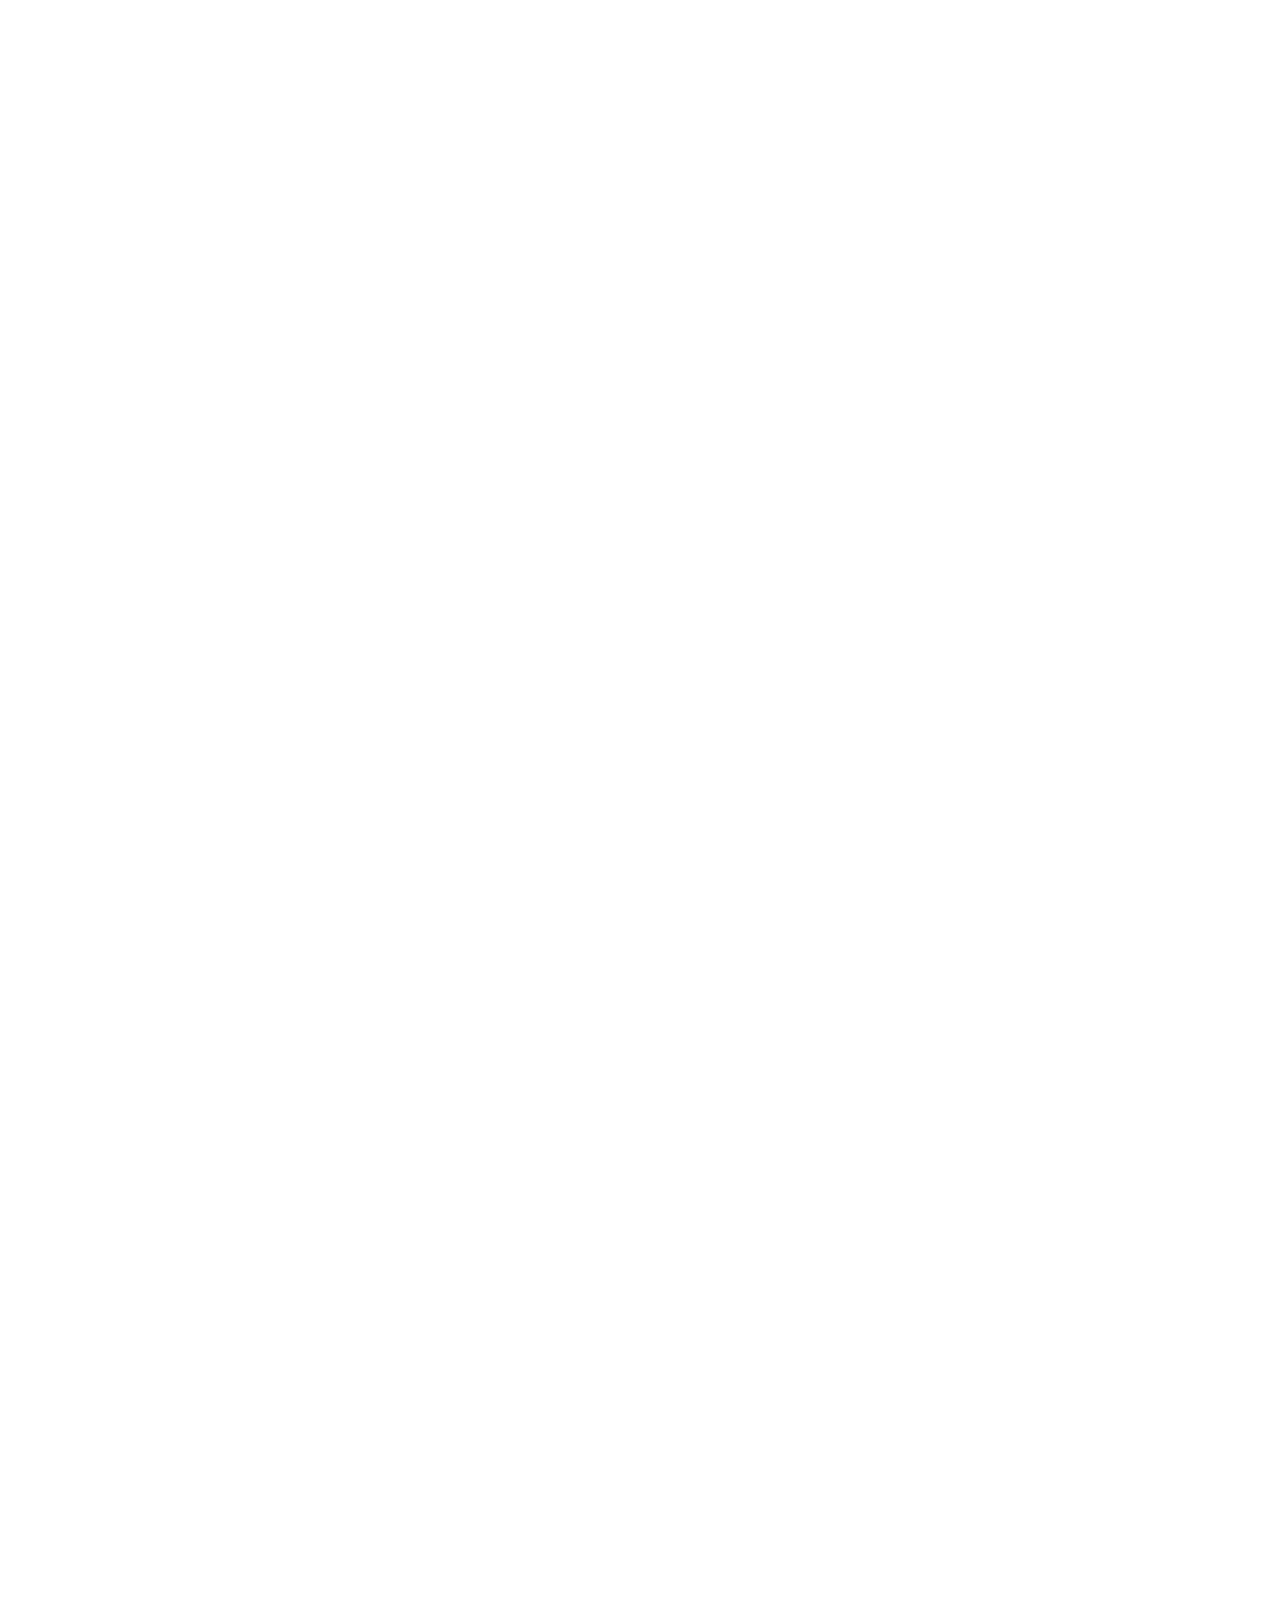
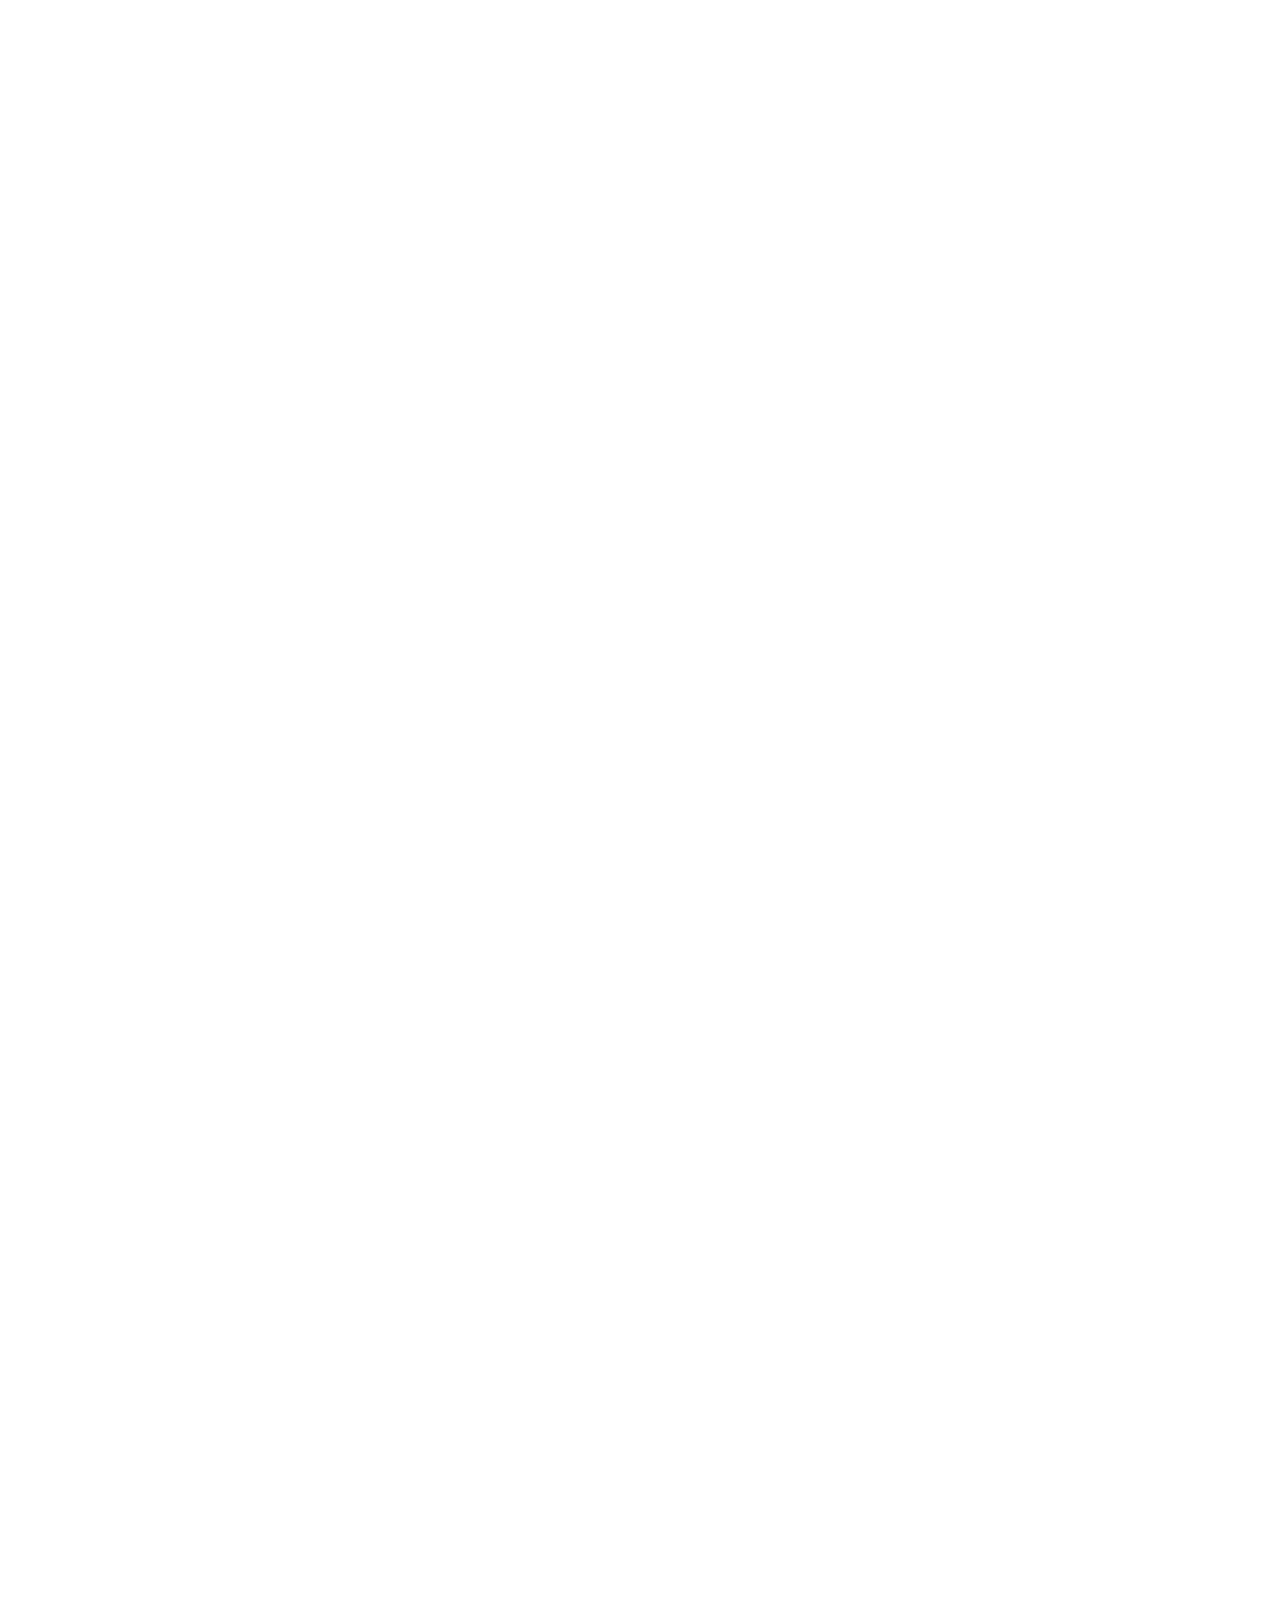
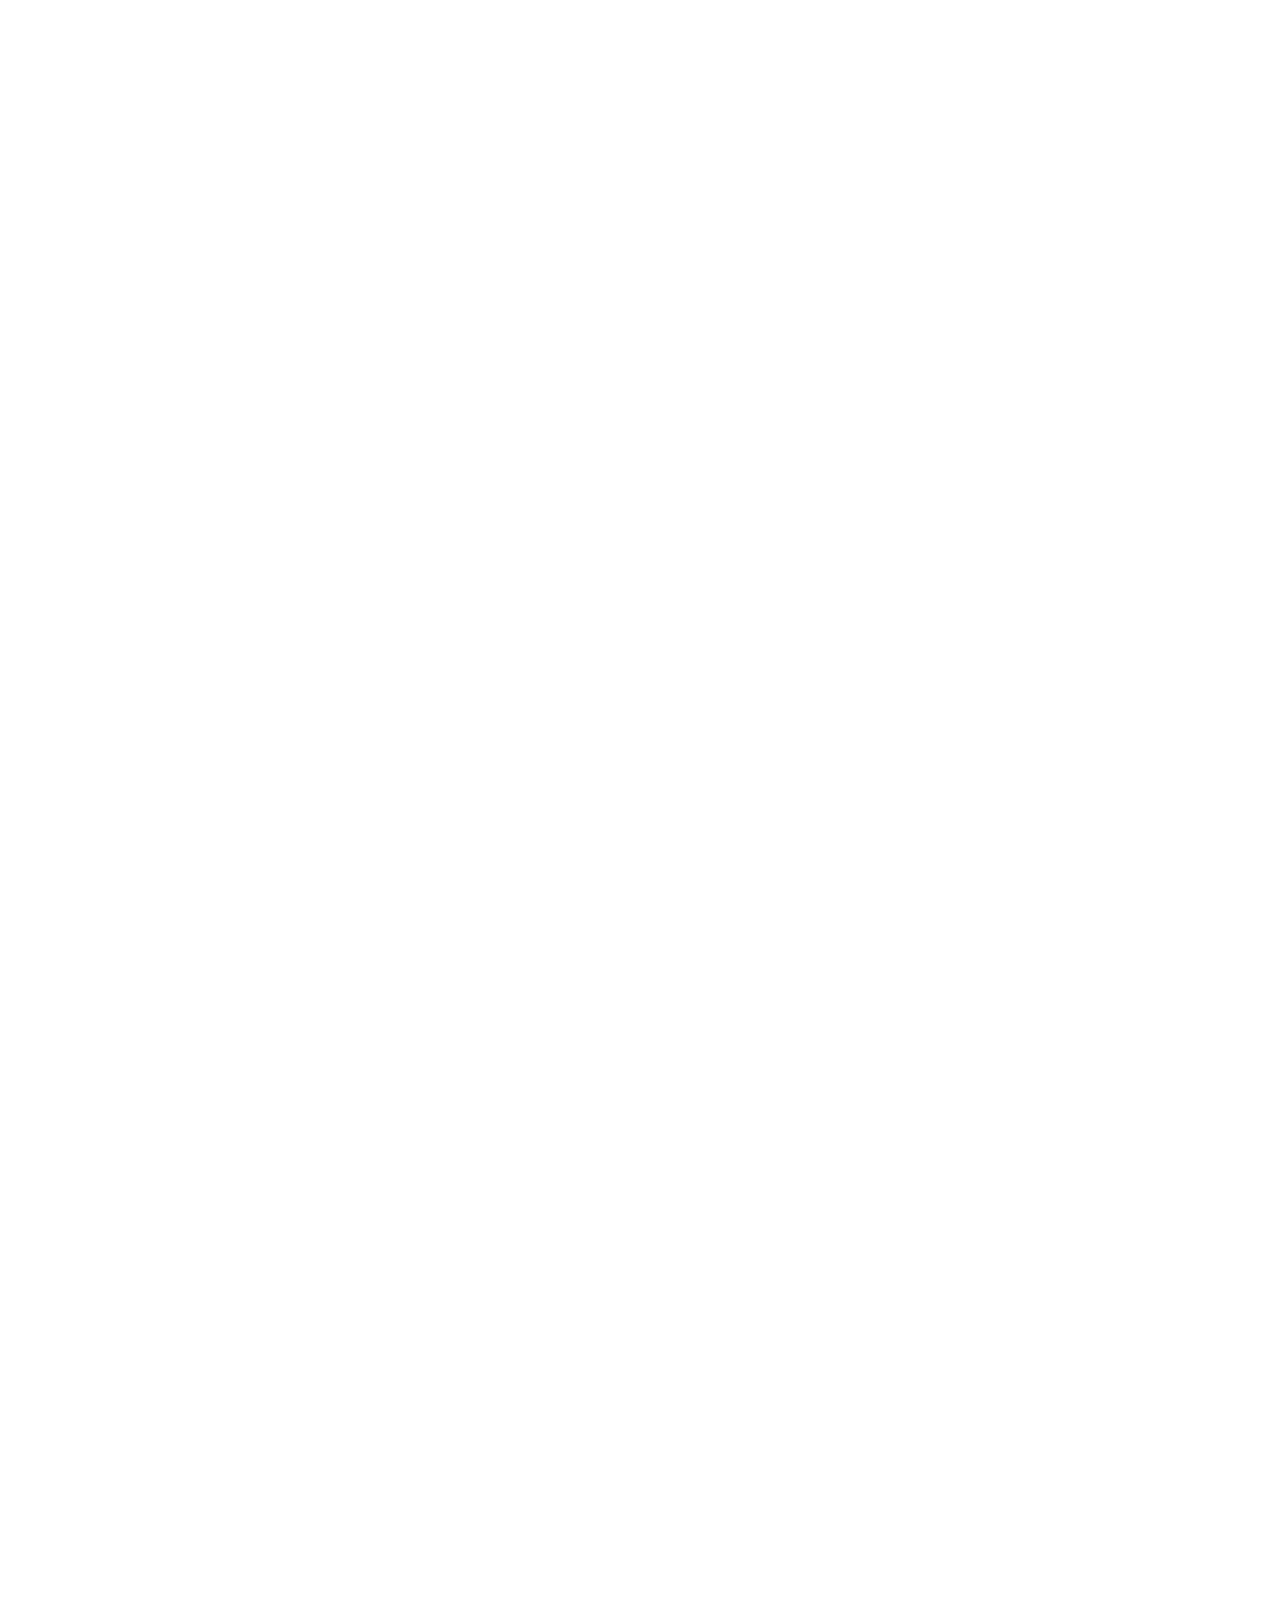
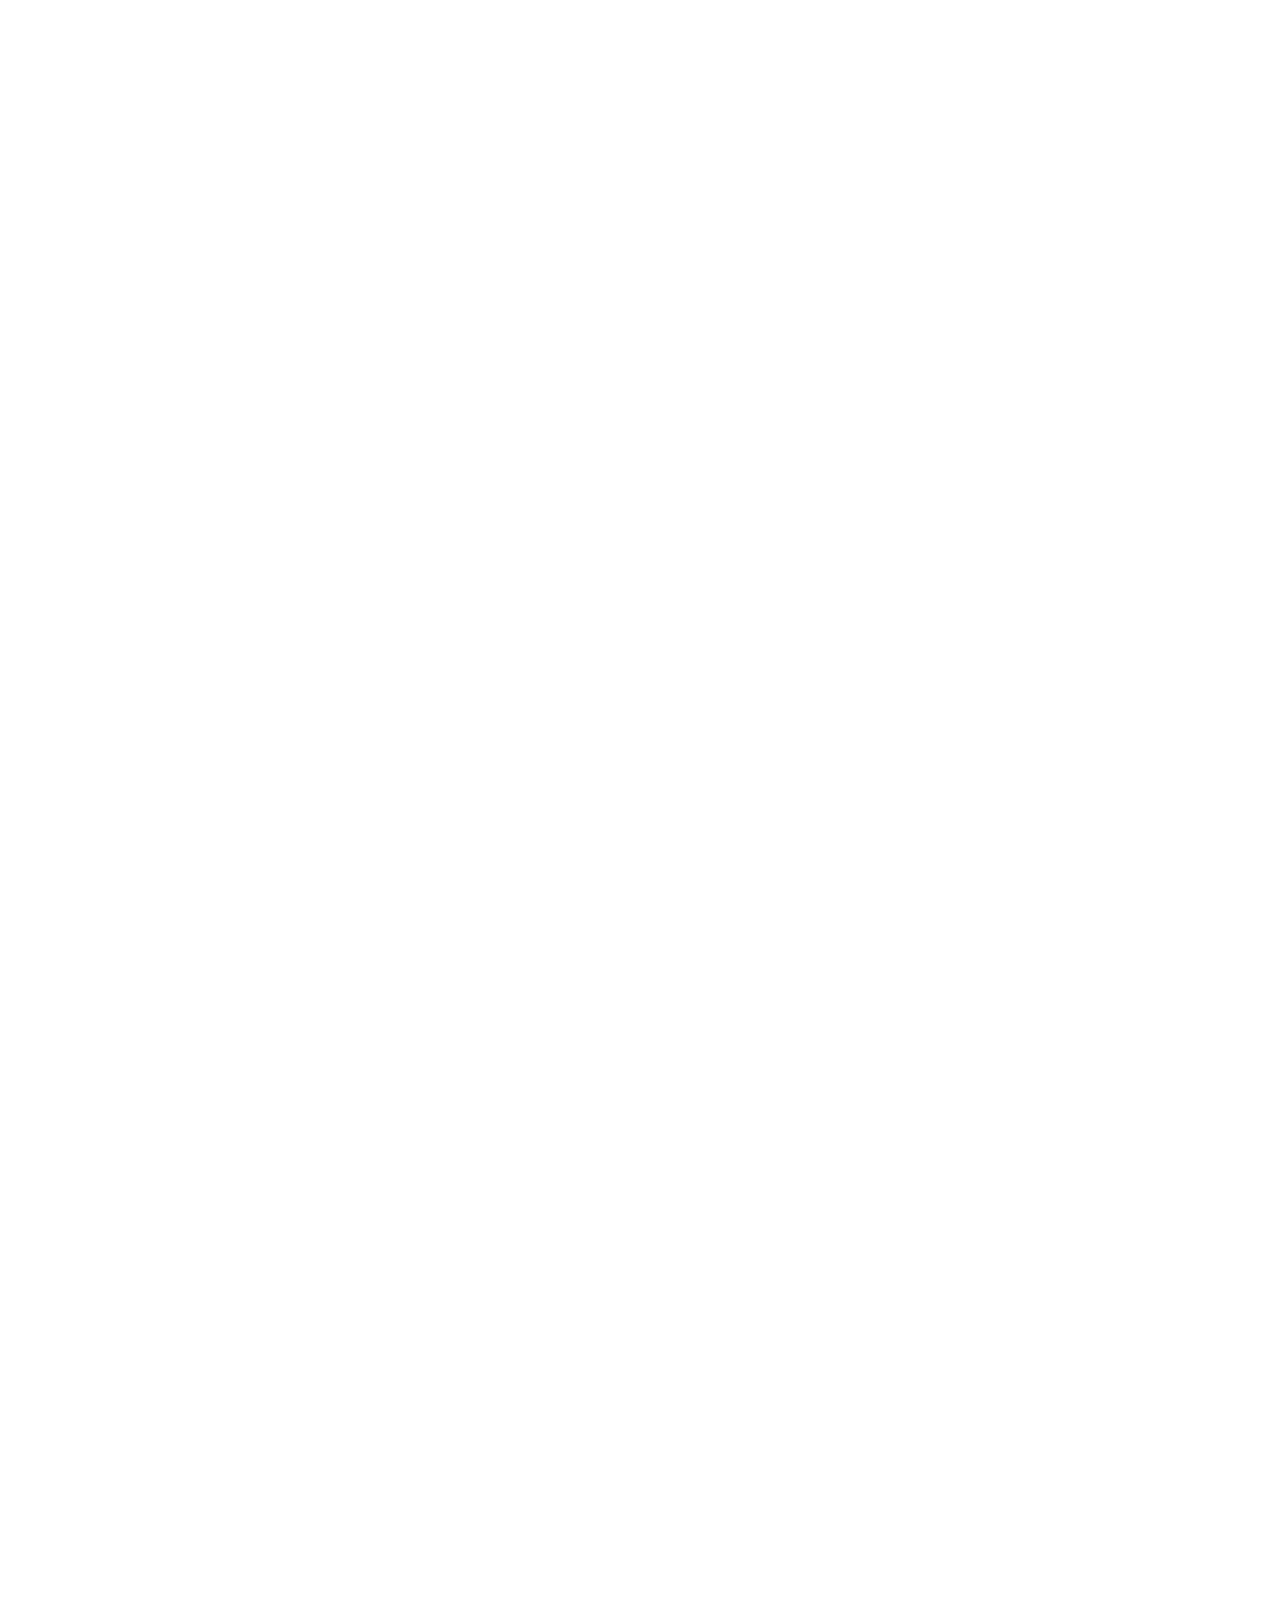
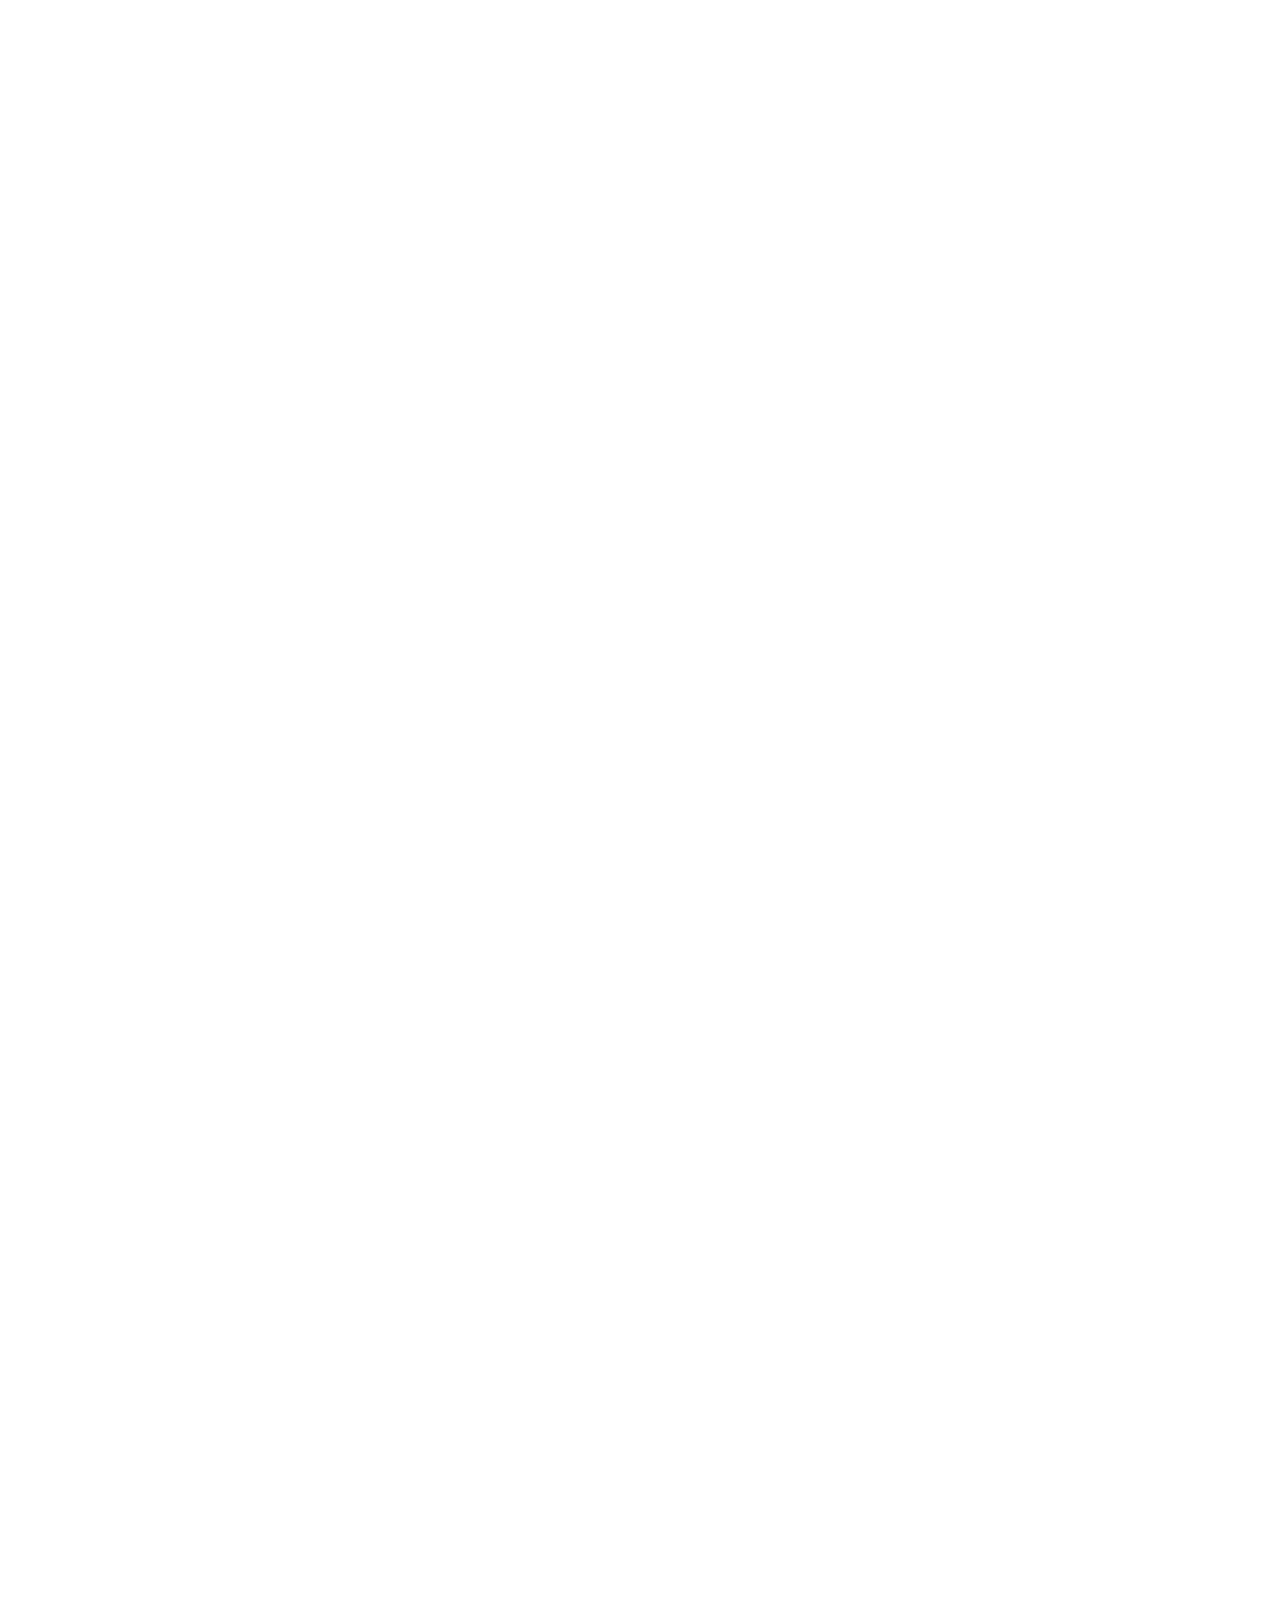
==== commit 9b0448f0: "first commit" ====
--- a/assets/html/index.html
+++ b/assets/html/index.html
@@ -52,33 +52,33 @@
                     <div class="body">
                         <!-- hero left  -->
                         <div class="media-block">
-                            <img src="../img/hero-img.jpg" alt="" class="img-hero"/>
+                            <img src="../img/hero-img.jpg" alt="" class="img-hero" /> 
                                 <div class="hero-summary">
                                         <div class="index-summary">
                                                         <div class="icon">
                                                                 <img src="../img/des.svg" alt=""/>
                                                         </div>
                                                         <div class="text">
-                                                                <p> 20 Courses </p>
-                                                                <p> UI/UX Design </p>
+                                                                <p class="lable"> 20 Courses </p>
+                                                                <p class="title"> UI/UX Design </p>
                                                         </div>
                                         </div>
                                         <div class="index-summary">
-                                                         <div class="icon">
+                                                         <div class="icon icon2">
                                                                  <img src="../img/dev.svg" alt=""/>
                                                          </div>
                                                          <div class="text">
-                                                                 <p> 20 Courses </p>
-                                                                 <p> Development </p>
+                                                                 <p class="lable"> 20 Courses </p>
+                                                                 <p class="title"> Development </p>
                                                          </div>
                                         </div>
                                         <div class="index-summary">
-                                                         <div class="icon">
+                                                         <div class="icon icon3">
                                                                 <img src="../img/marketing.svg" alt=""/>
                                                          </div>
                                                          <div class="text">
-                                                                <p> 20 Courses </p>
-                                                                <p> Marketing </p>
+                                                                <p class="lable"> 30 Courses </p>
+                                                                <p class="title"> Marketing </p>
                                                          </div>
                                           </div>
 
@@ -88,7 +88,24 @@
 
                         <!-- hero right -->
                          <div class="content-block">
-                          
+                                <h1 class="heading">Learn without limits and spread knowledge.</h1>
+                                <p class="desc">Build new skills for that “this is my year” feeling with courses,
+                                                certificates, and degrees from world-class universities and companies.
+                                </p>
+                                 <div class="cta-group">
+                                        <a href="" class="btn hero-cta">See Courses</a>
+                                             <button class="watch-video">
+                                                     <div class="icon">
+                                                            <img src="../img/play.svg" alt=""> 
+                                                     </div>
+                                                     <span> What video </span>
+                                             </button>
+                                </div>
+                                <p class="desc desc-recent">Recent engagement</p>
+                                <p class="desc stats">
+                                    <strong>50K</strong> Students
+                                    <strong>70+</strong> Courses
+                                </p>
                          </div>
                     </div>
             </div>
--- a/assets/css/style.css
+++ b/assets/css/style.css
@@ -2,6 +2,10 @@
     box-sizing: border-box;
 }
 
+:root{     /* kiến thức về css Varible */ 
+    --Font: "Poppins", "sans-serif";
+    --primary-color: #FFB900;
+}
 html {
     font-size: 62.5%;
 }
@@ -9,16 +13,18 @@
 /* khôi phục lại mặc định cỡ chữ theo rem  */
 body {
     font-size: 1.6rem;
-    font-family: "Poppins", sans-serif;
+    font-family: Poppins, sans-serif;
+    font-weight: 400;
 }
 
 
 /* ===========================Common(phần chung)=================== */
 .main-content {
     width: 1170px; /* Đây là chiều rộng cố định  */  
-    max-width: calc(100% - 48px);
+    max-width: calc(100% - 200px);                      /* kiến thức về hàm calc */
     margin-right: auto;
-    margin-left: auto;   
+    margin-left: auto; 
+
 
 }
 
@@ -36,10 +42,10 @@
     text-align: center;
     line-height: 50px;
 }
-
-.index-summary {
-    display: flex;
-}
+.btn:hover {
+    opacity: 0.9;
+}
+
 
 
 
@@ -47,21 +53,18 @@
 /*===================================================*/
 
 /* ========================================== */
-/* ===========================header====================== */
+/* ===========================HERDER====================== */
 .header .body {
     display: flex;
     align-items: center;
     font-size: 2rem;
     font-family:'Gill Sans', 'Gill Sans MT', Calibri, 'Trebuchet MS', sans-serif;
-
     padding: 36px 0px 8px 0px ;
 
-  
-
     
 }
 .header{
-    background-color: aqua;
+    background-color: antiquewhite;
 }
 .nav {
     margin-left: auto;
@@ -100,29 +103,165 @@
     min-width: 144px
 }
 
-/* ========phần hero herder===== */
-.media-block .hero-summary {
-        padding: 5rem 5rem;
-
-        background-color: white;
-        position: absolute;
-        bottom: 10rem;
-        right: 60rem;
-
-        display: grid;
-        grid-row-gap: 2rem;
-
-        border-top-left-radius: 2rem;
-}
-.hero .media-block{
+/* ===================================phần hero herder=================================== */
+.hero {
+padding: 56px 0 65px;
+    background-color: antiquewhite;
+}
+.hero .body{
+    display: flex;
+}
+
+/* =======================hero Left=============================================== */
+.hero .media-block {
+    position: relative;
+    width: 48%;
+
+}
+.hero .media-block .img-hero{
+    width: 470px;
+    height: 685px;
+
+    border-radius: 2rem;
+}
+
+
+ .hero .hero-summary {
+  
+            position: absolute;
+            bottom: 48px;
+            right: 0px;
+            left: 300px;
+
+            background-color: aliceblue;
+            border-radius: 1.2rem;
+            padding: 2.4rem 0rem 2.4rem 2.4rem;
+            width: 270px;
+}   
+.hero-summary .index-summary {
+    position: relative;
+
+     display: flex;
+     justify-content: center;
+     align-items: center;
+   
+ 
+}
+.hero-summary .index-summary + .index-summary {
+        margin-top: 22px;
+}
+.hero-summary .icon {
+        width: 48px;
+        height: 48px;
+        border-radius: 50%;
+
+        display: flex;
+        justify-content: center;
+        align-items: center;
+
         position: relative;
-}
-
-
-
-
-
-
-
-
-
+        left: 0px;
+
+        background-color: #fff9e8;
+
+}
+.hero-summary .icon2 {
+    background-color: #FCEFFF;
+}
+.hero-summary .icon3 {
+    background-color: #ebeaff;
+}
+.hero-summary .text{
+    margin-left: 1.6rem;
+    width: 119px;
+}
+.hero-summary .lable {
+    font-size: 14px;
+    font-style: normal;
+    line-height: 1.86;
+}
+.hero-summary .title {
+        font-size: 1.8rem;
+        font-weight: 600;
+        line-height: 1.67;
+}
+/* ==========================hero Right=================================== */
+.hero .content-block {
+    width: 52%;
+   padding-left: 130px;
+   padding-top: 64px;
+  
+  }
+.hero .heading {
+    font-family: var(--Font);
+        font-weight: 700;
+        font-size: 5.8rem;
+        line-height: 1.17;
+        letter-spacing: normal;
+}
+.hero .hero-cta{
+    min-width: 180px;
+
+    line-height: 64px;
+
+    background-color: var(--primary-color);
+}
+.hero .desc{
+    margin-top: 22px;
+    font-size: 1.8rem;
+    line-height: 1.67;
+}
+.hero .cta-group{
+    margin-top: 38px;
+    display: flex;
+    align-items: center;
+}
+.hero .watch-video{
+    border:none;
+    background: transparent;  /* transparent độ trong suốt */
+    display: flex;
+    align-items: center;
+    justify-content: center;
+    margin-left: 28px;
+
+    cursor: pointer;      
+
+
+}
+.hero .watch-video .icon{
+    width: 40px;
+    height: 40px;
+    border-radius: 4rem;
+    background-color: #FCEFFF;
+
+    display: flex;
+    align-items: center;
+    justify-content: center;
+
+}
+.hero .watch-video span{
+    margin-left: 14px;
+    color: #171100;
+    font-weight: 600;
+
+    line-height: 1.67;
+}
+.hero .desc-recent{
+    margin-top: 48px;
+}
+.hero .stats{
+    margin-top: 8px;
+}
+.hero .stats strong{
+font-family: var(--Font);
+font-weight: 700;
+line-height: 1.23;
+font-size: 4.4rem;
+
+margin-right: 15px;
+}
+.hero .stats strong:nth-child(2){
+    margin-left: 28px;
+}
+
+
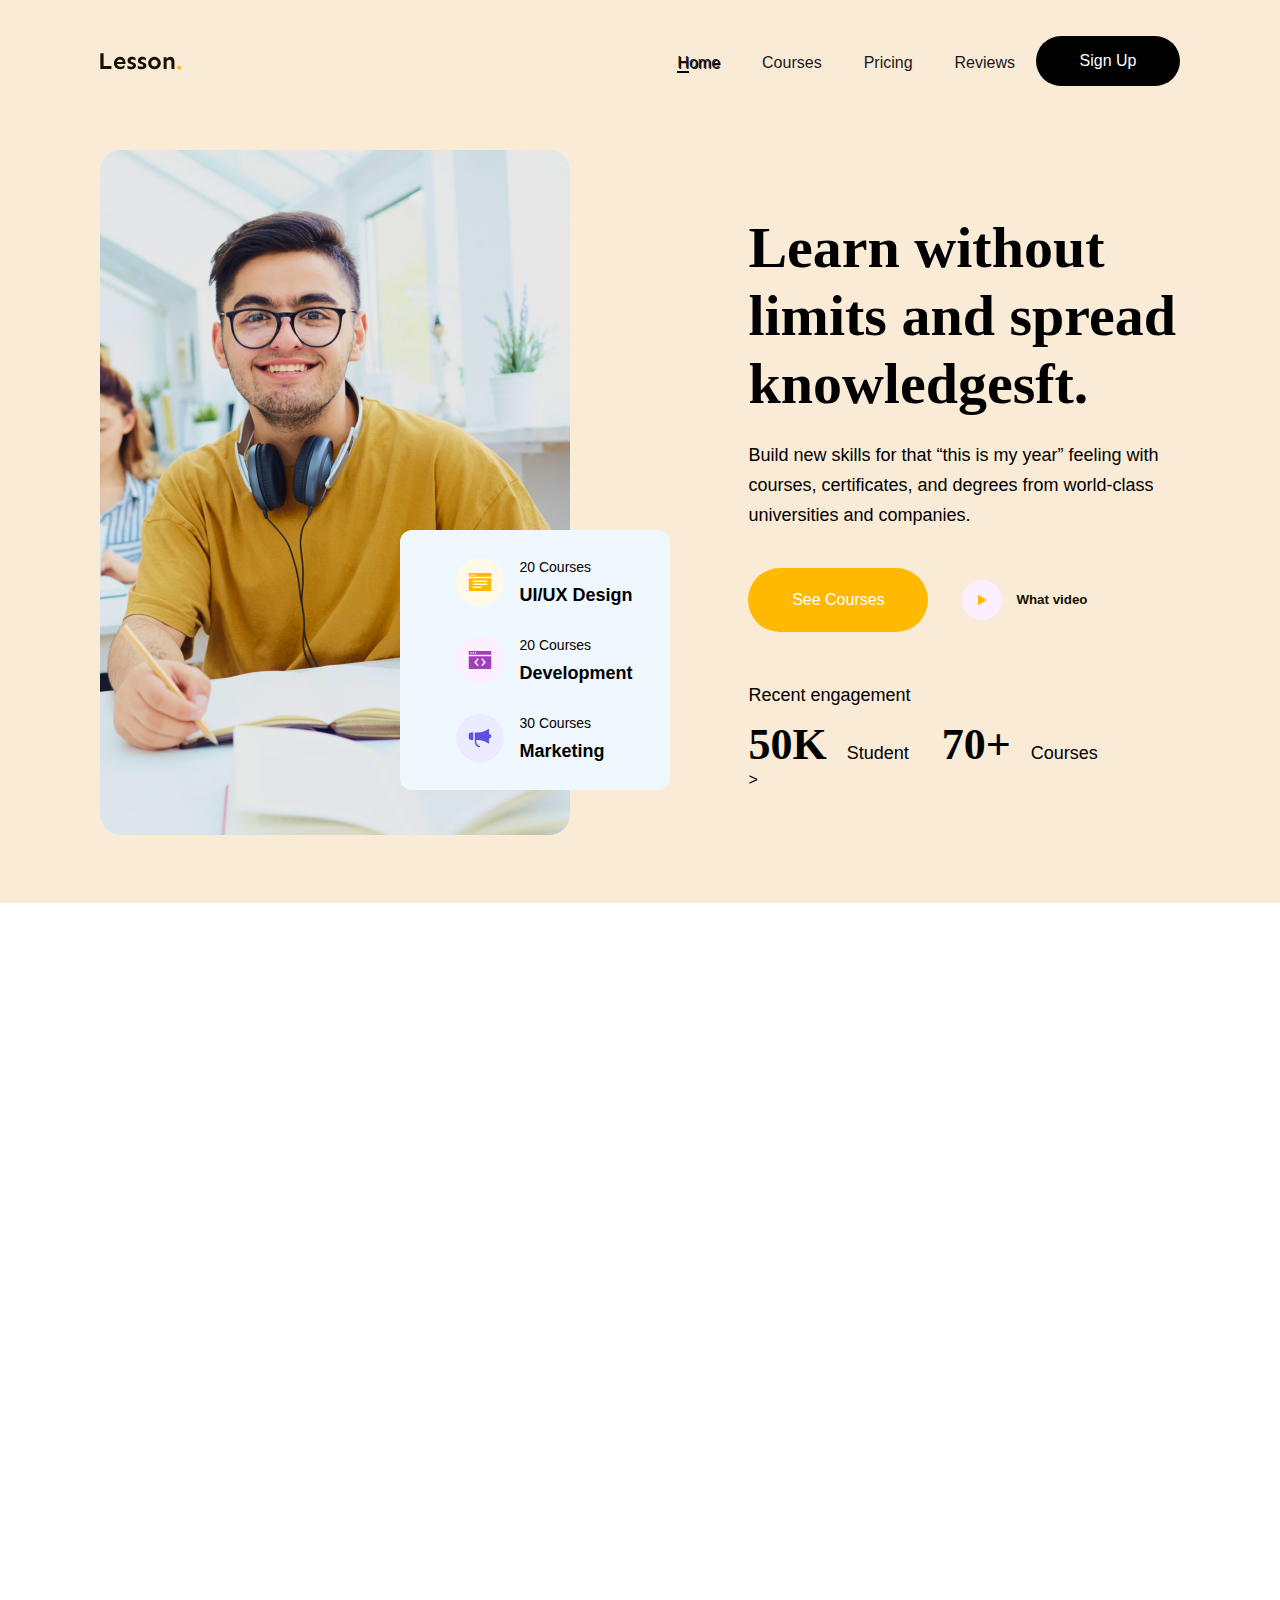
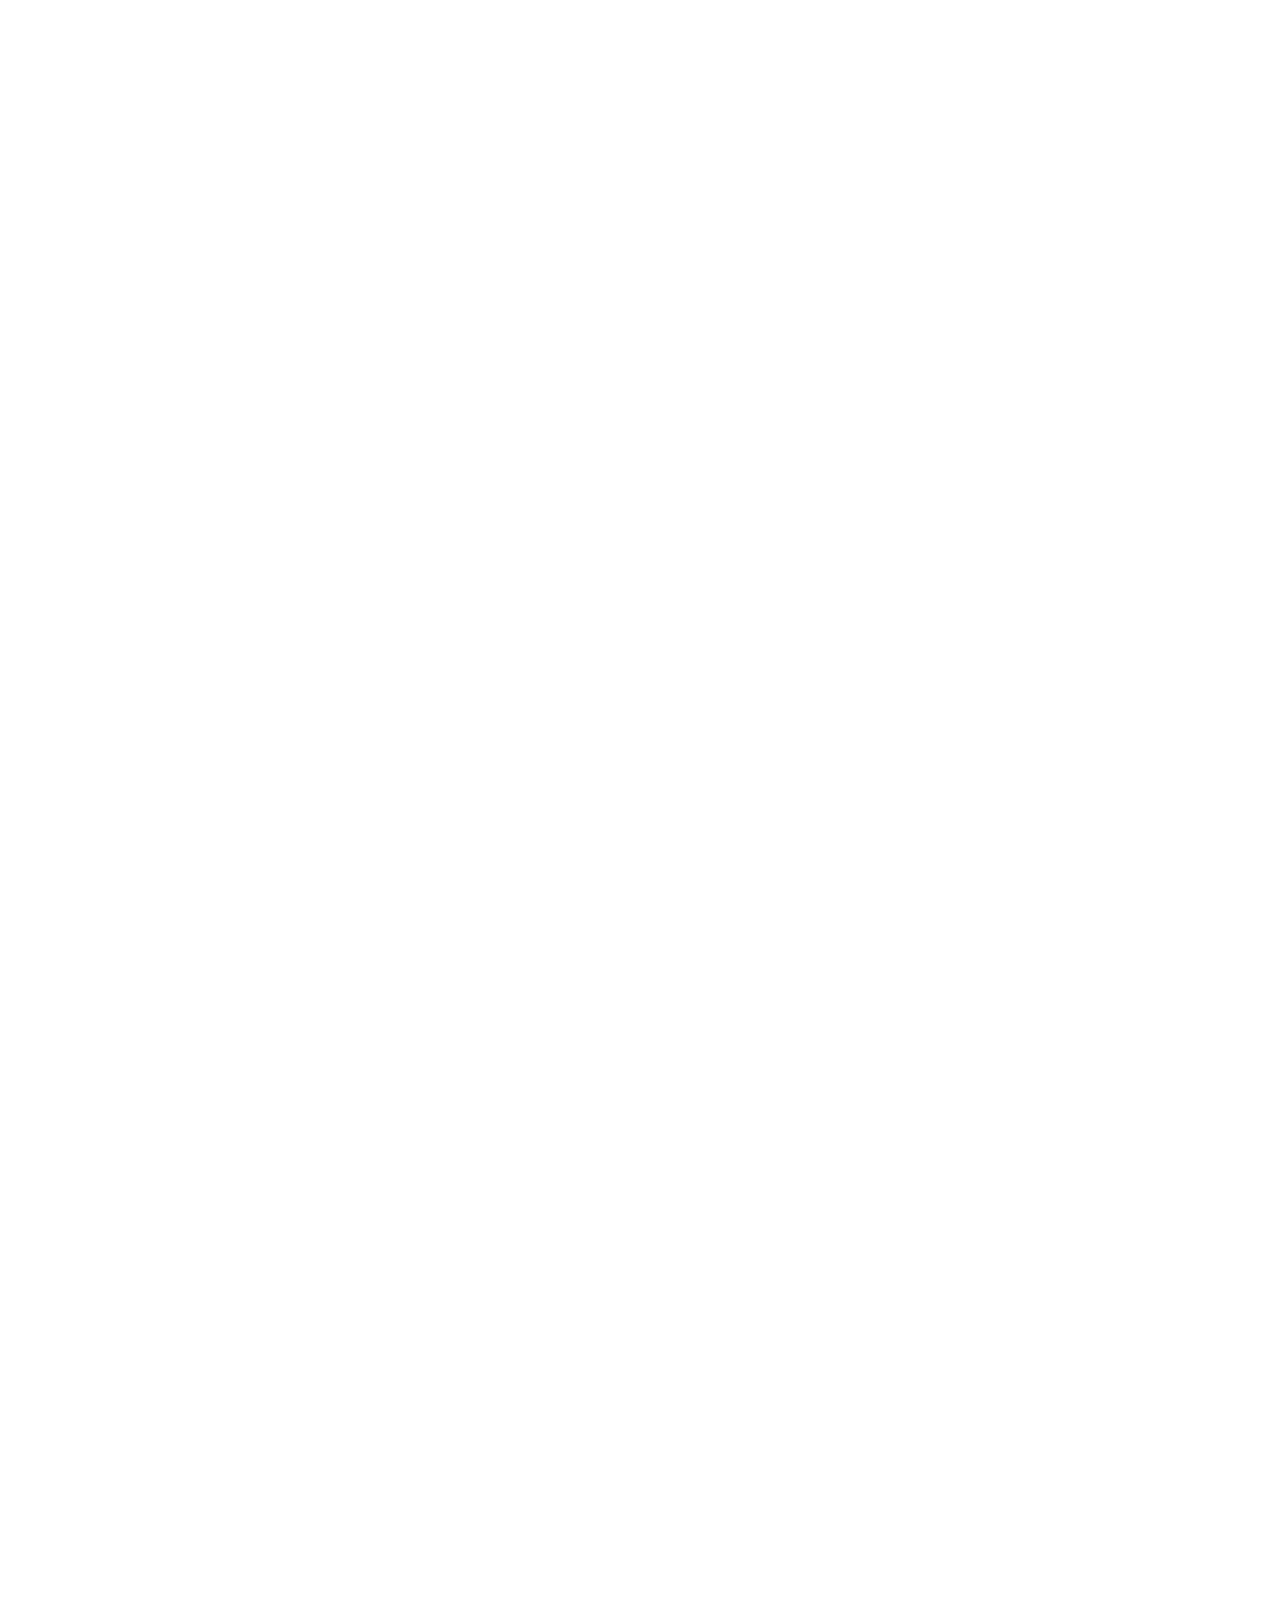
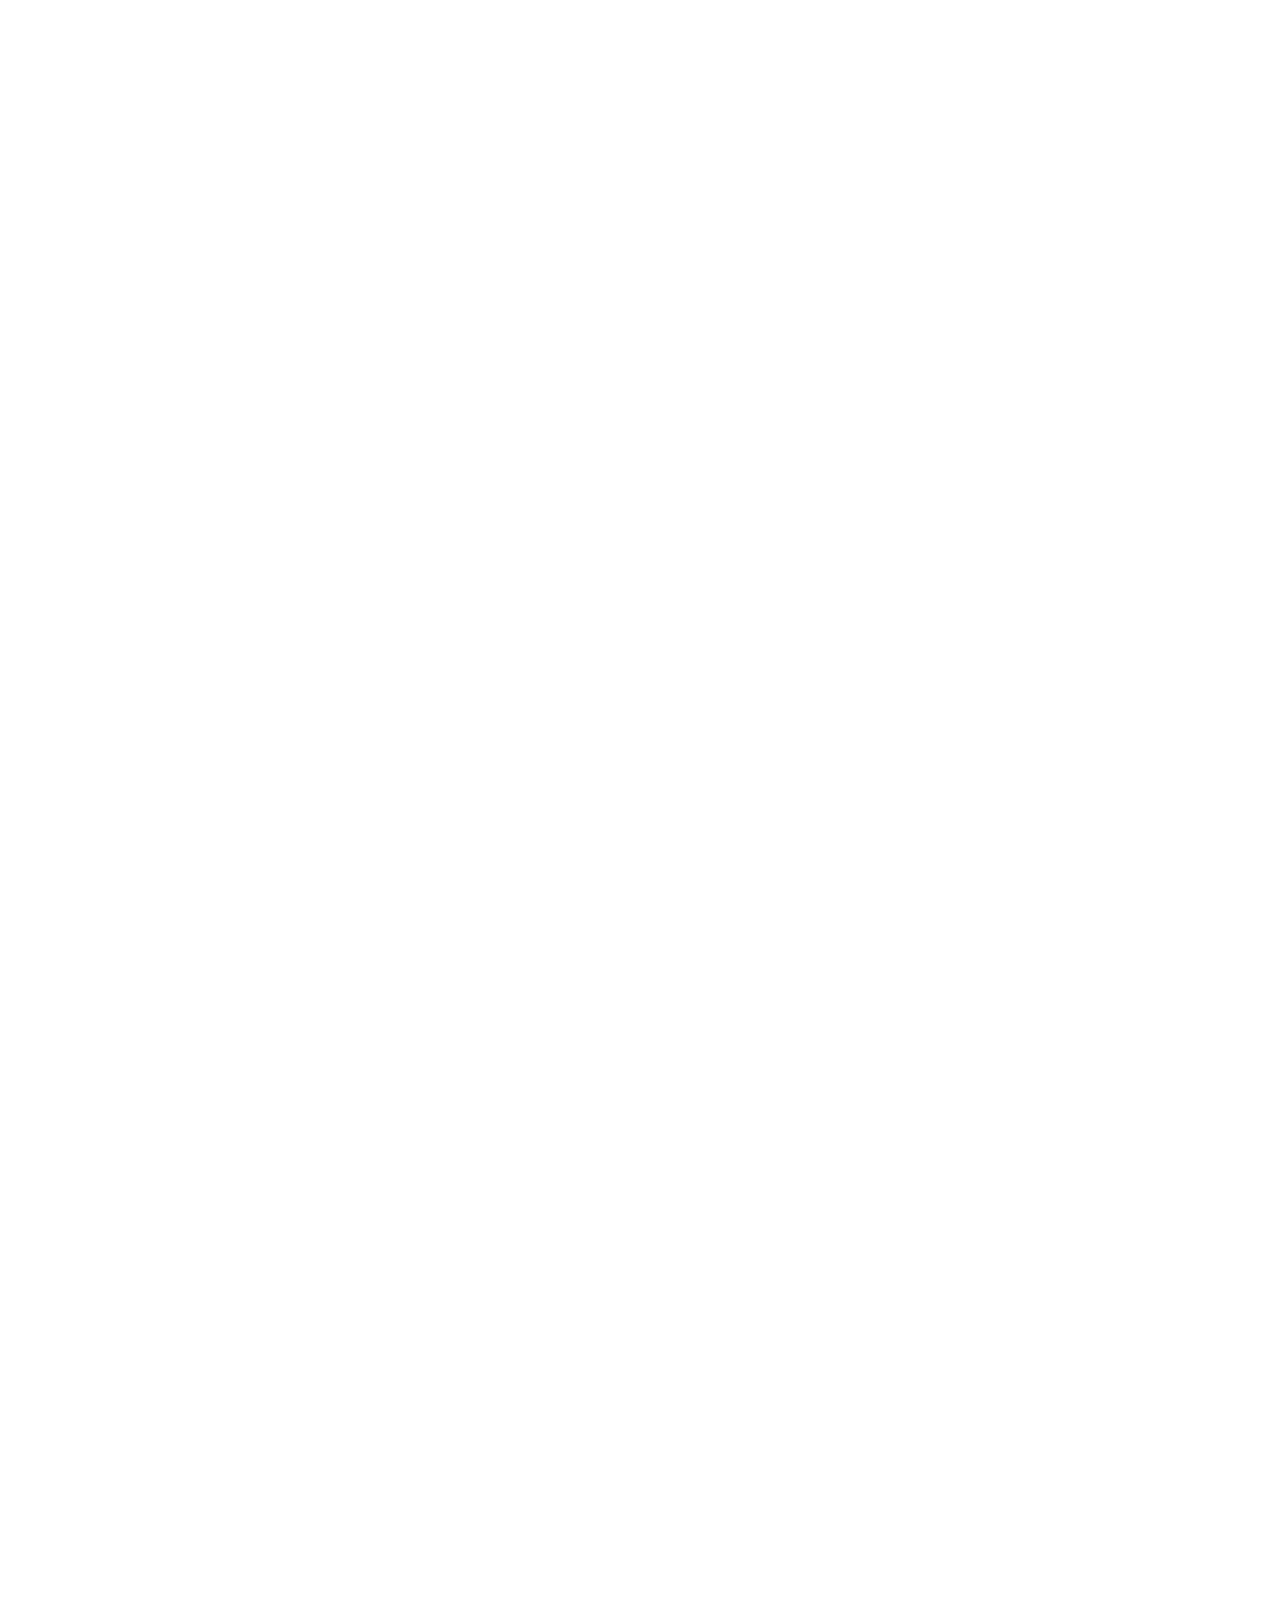
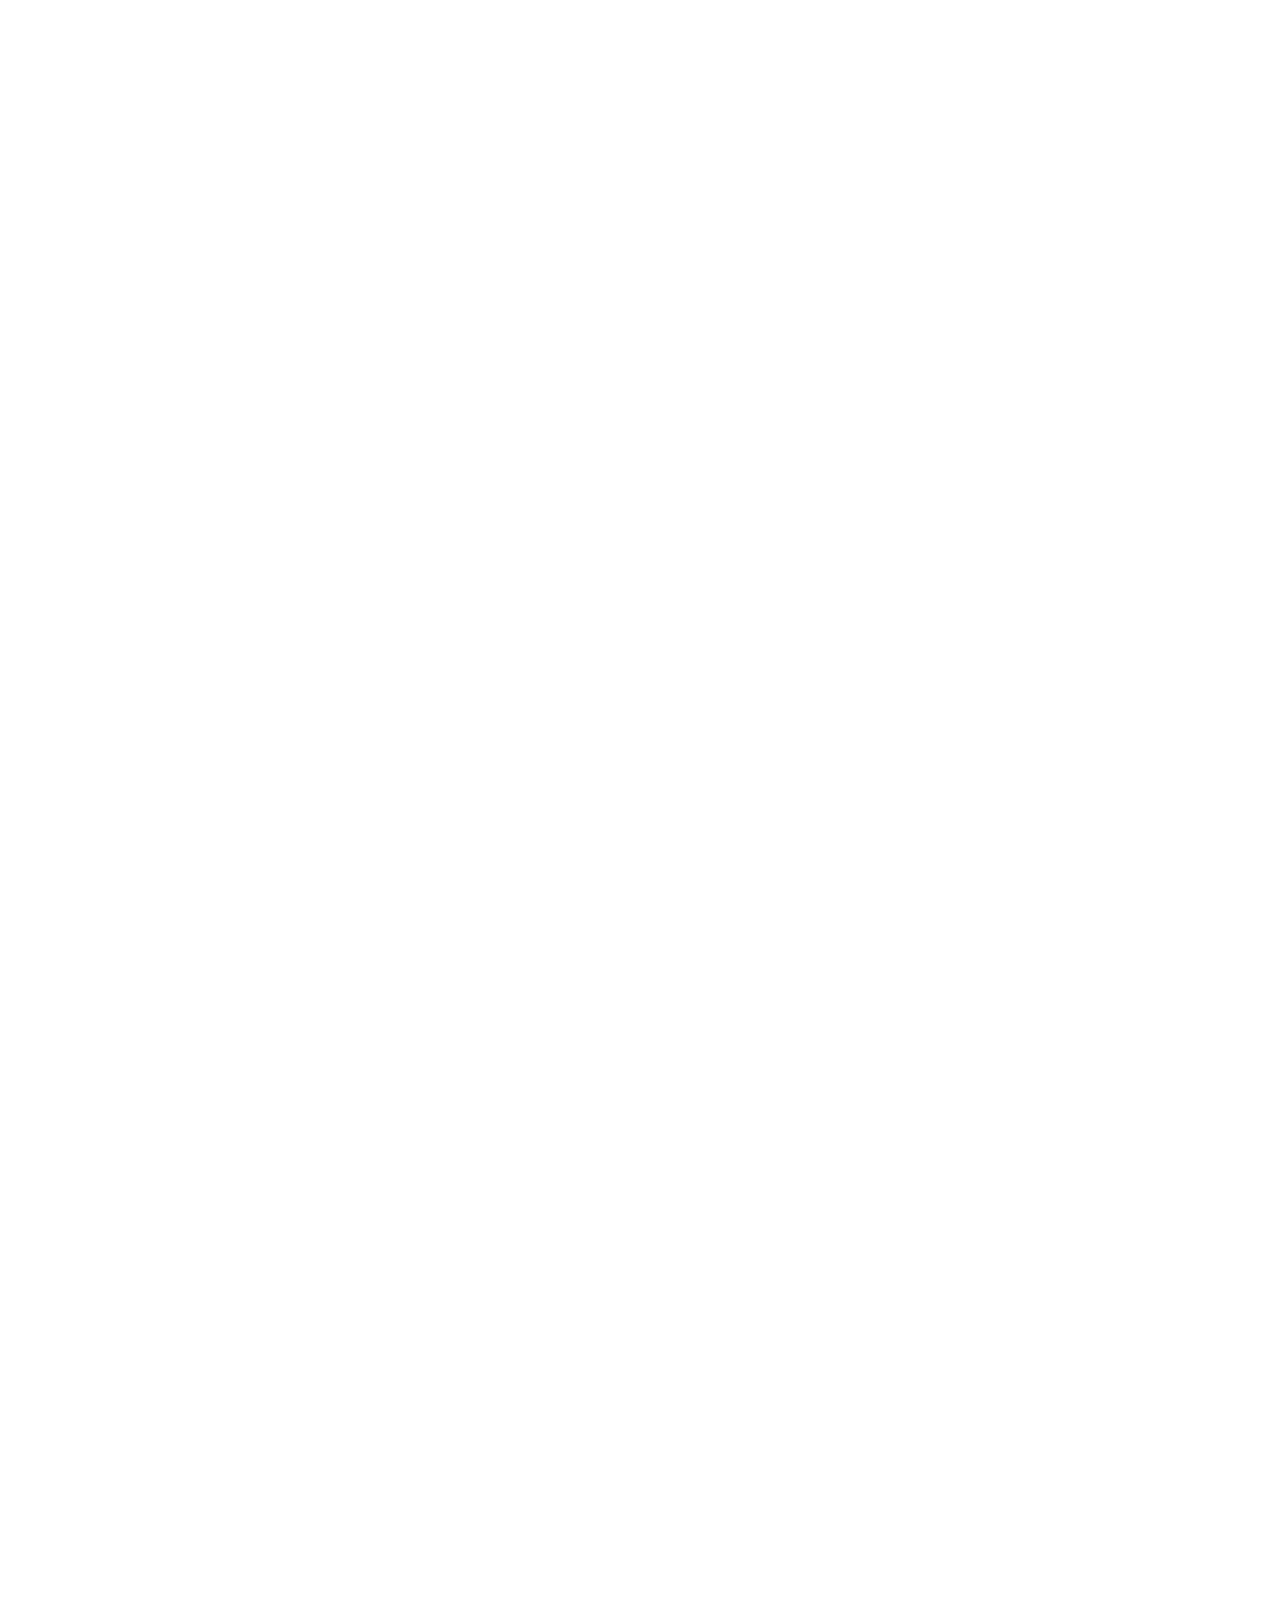
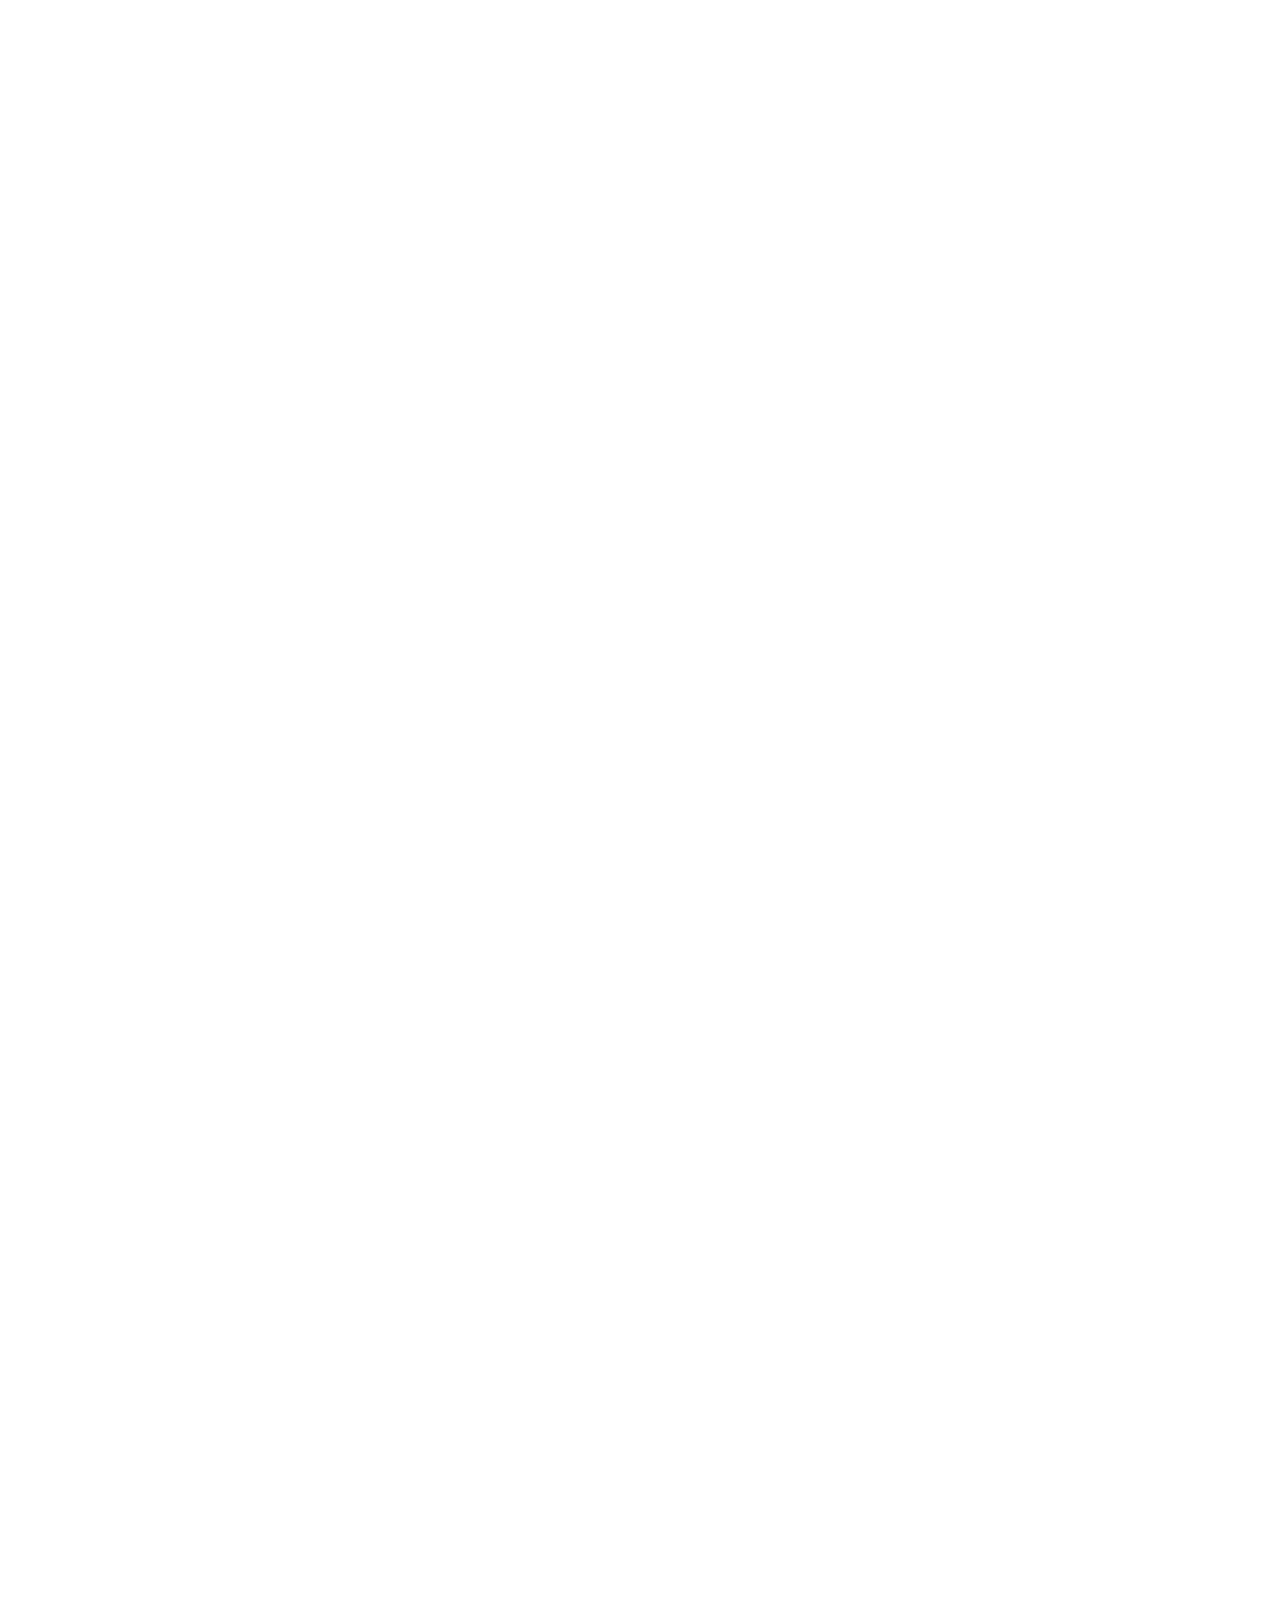
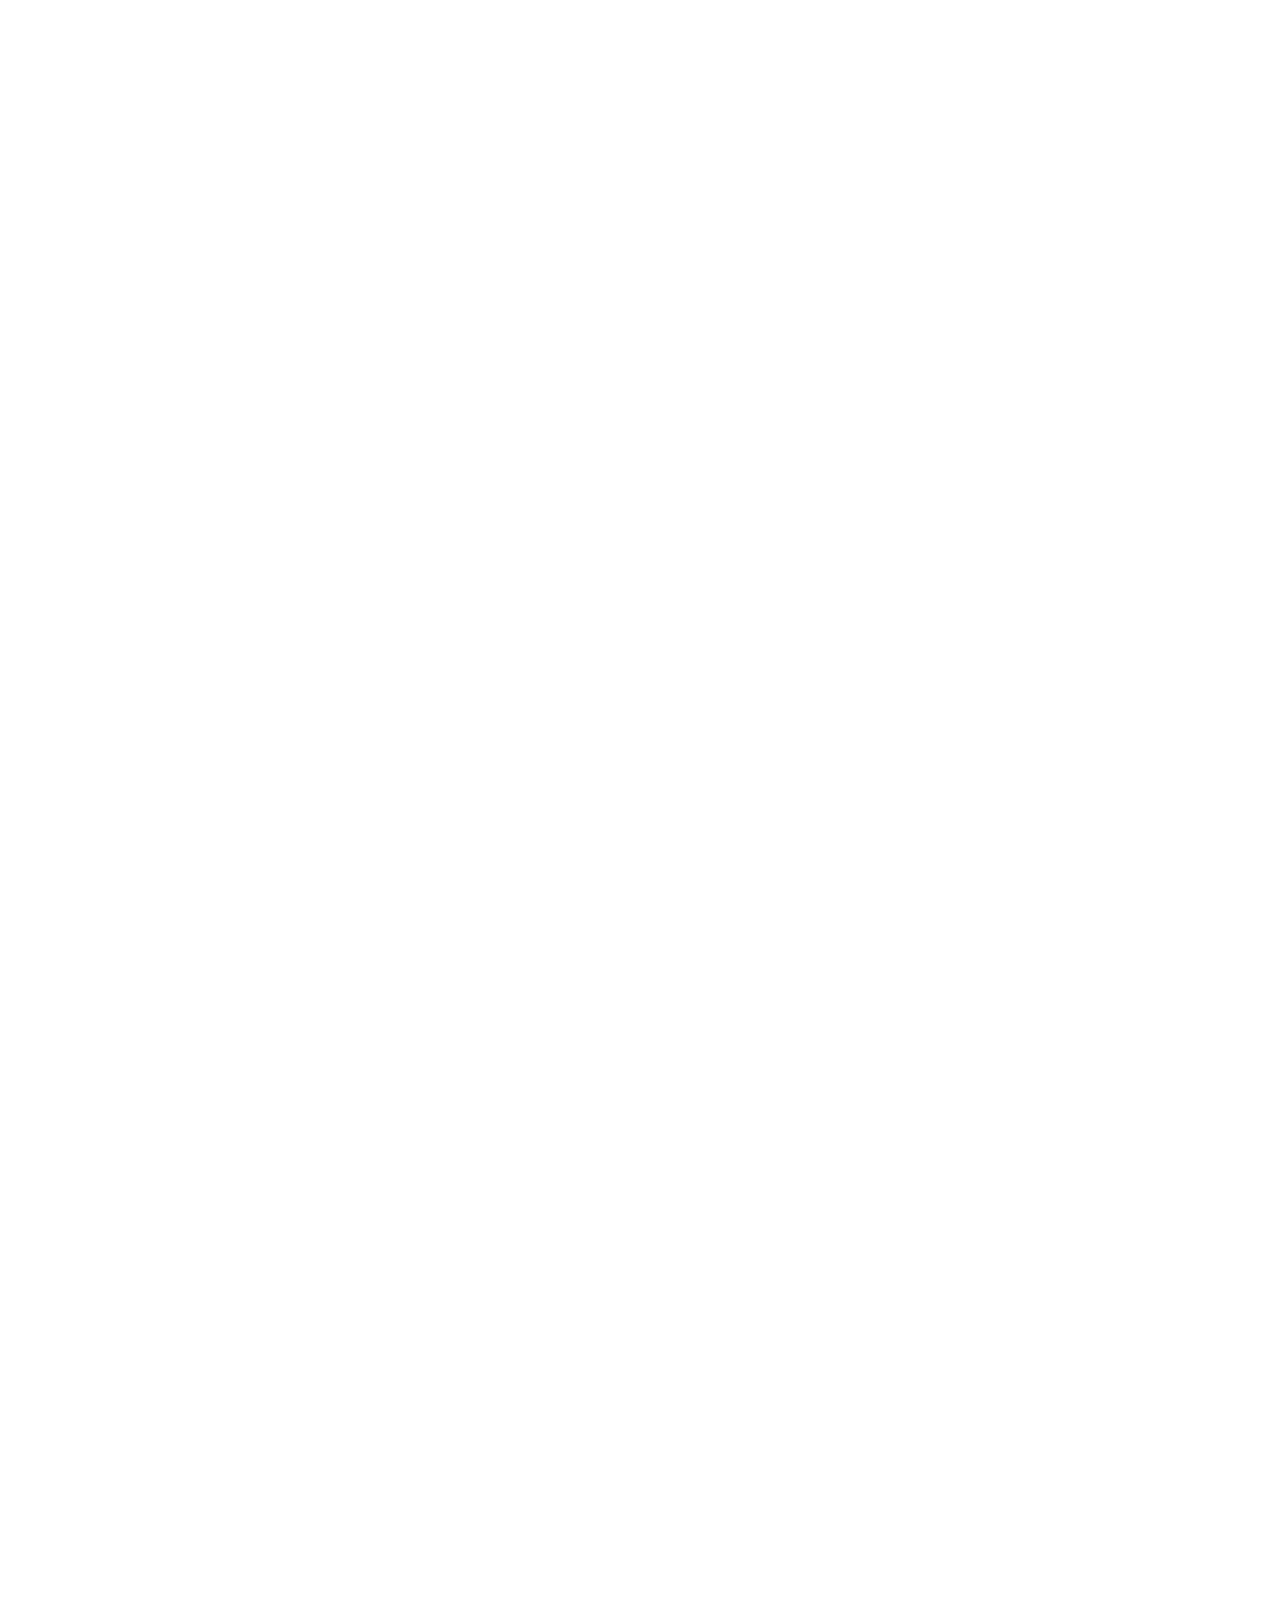
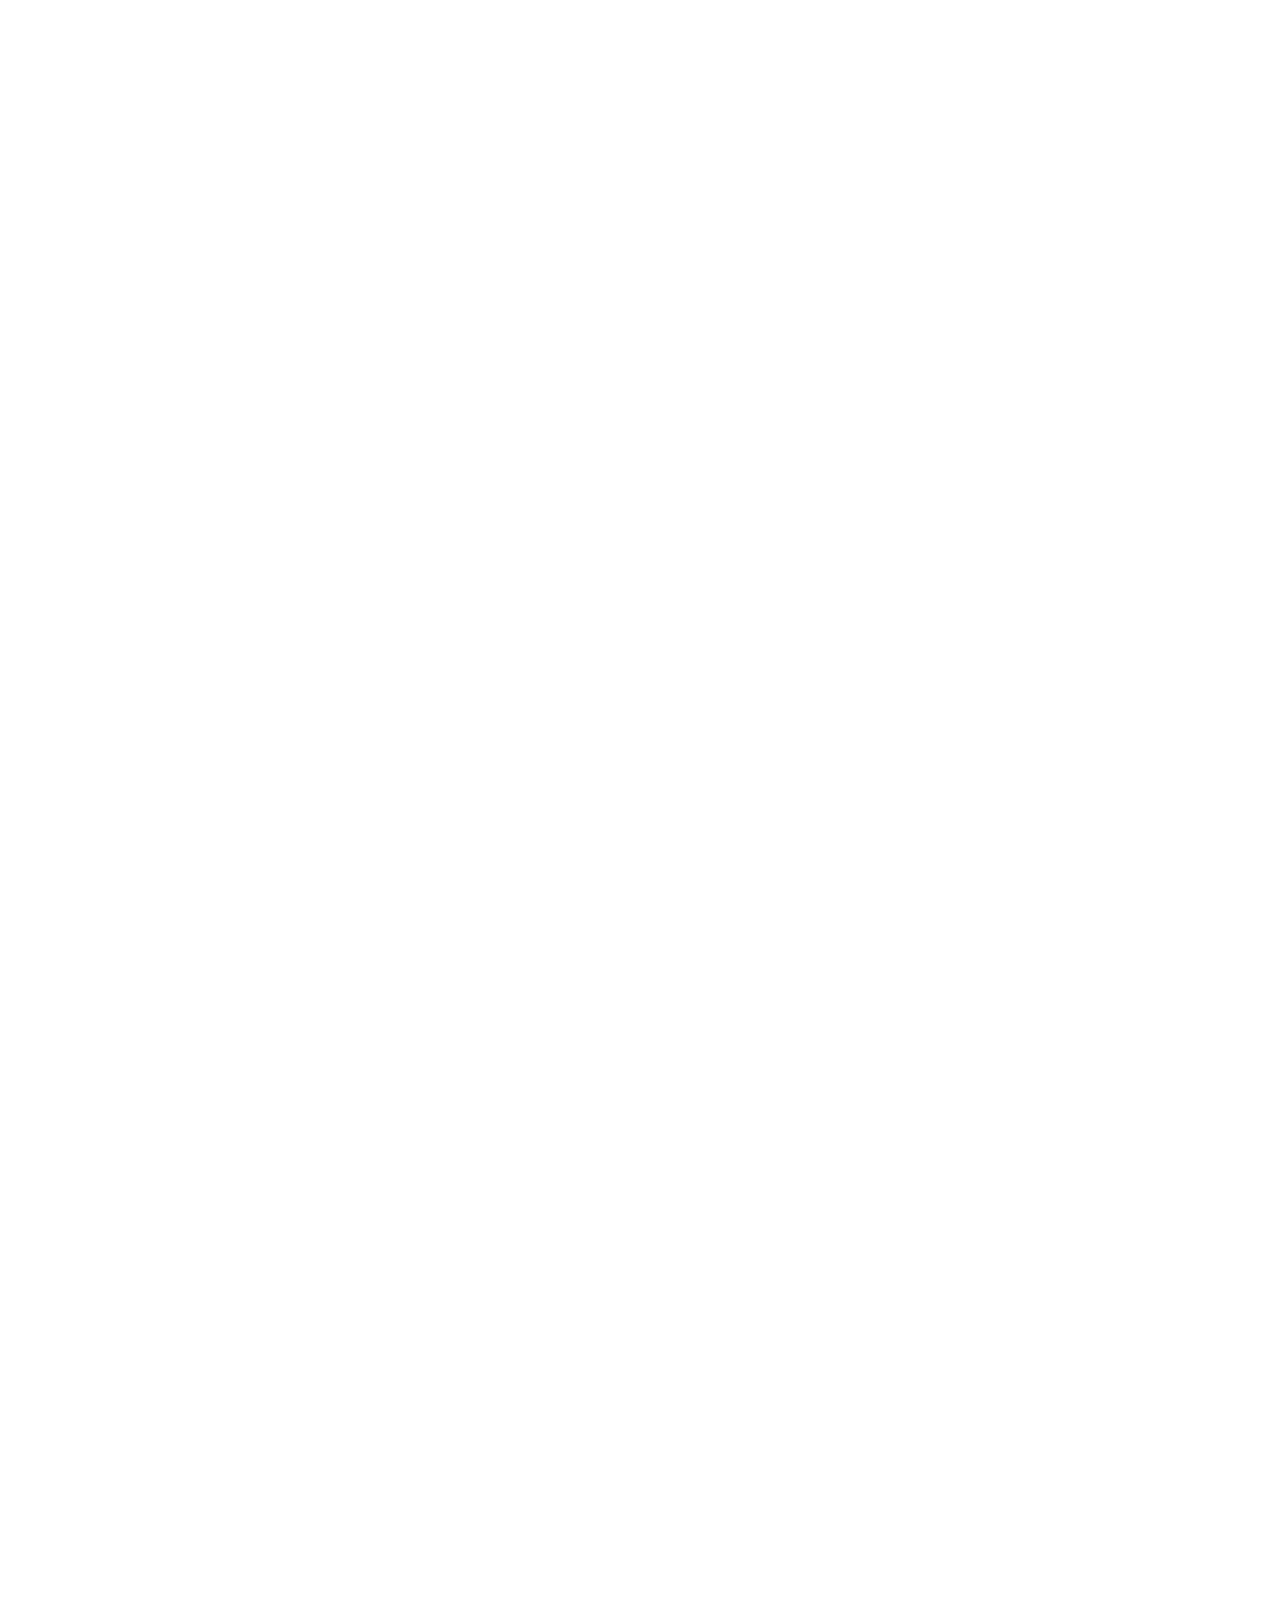
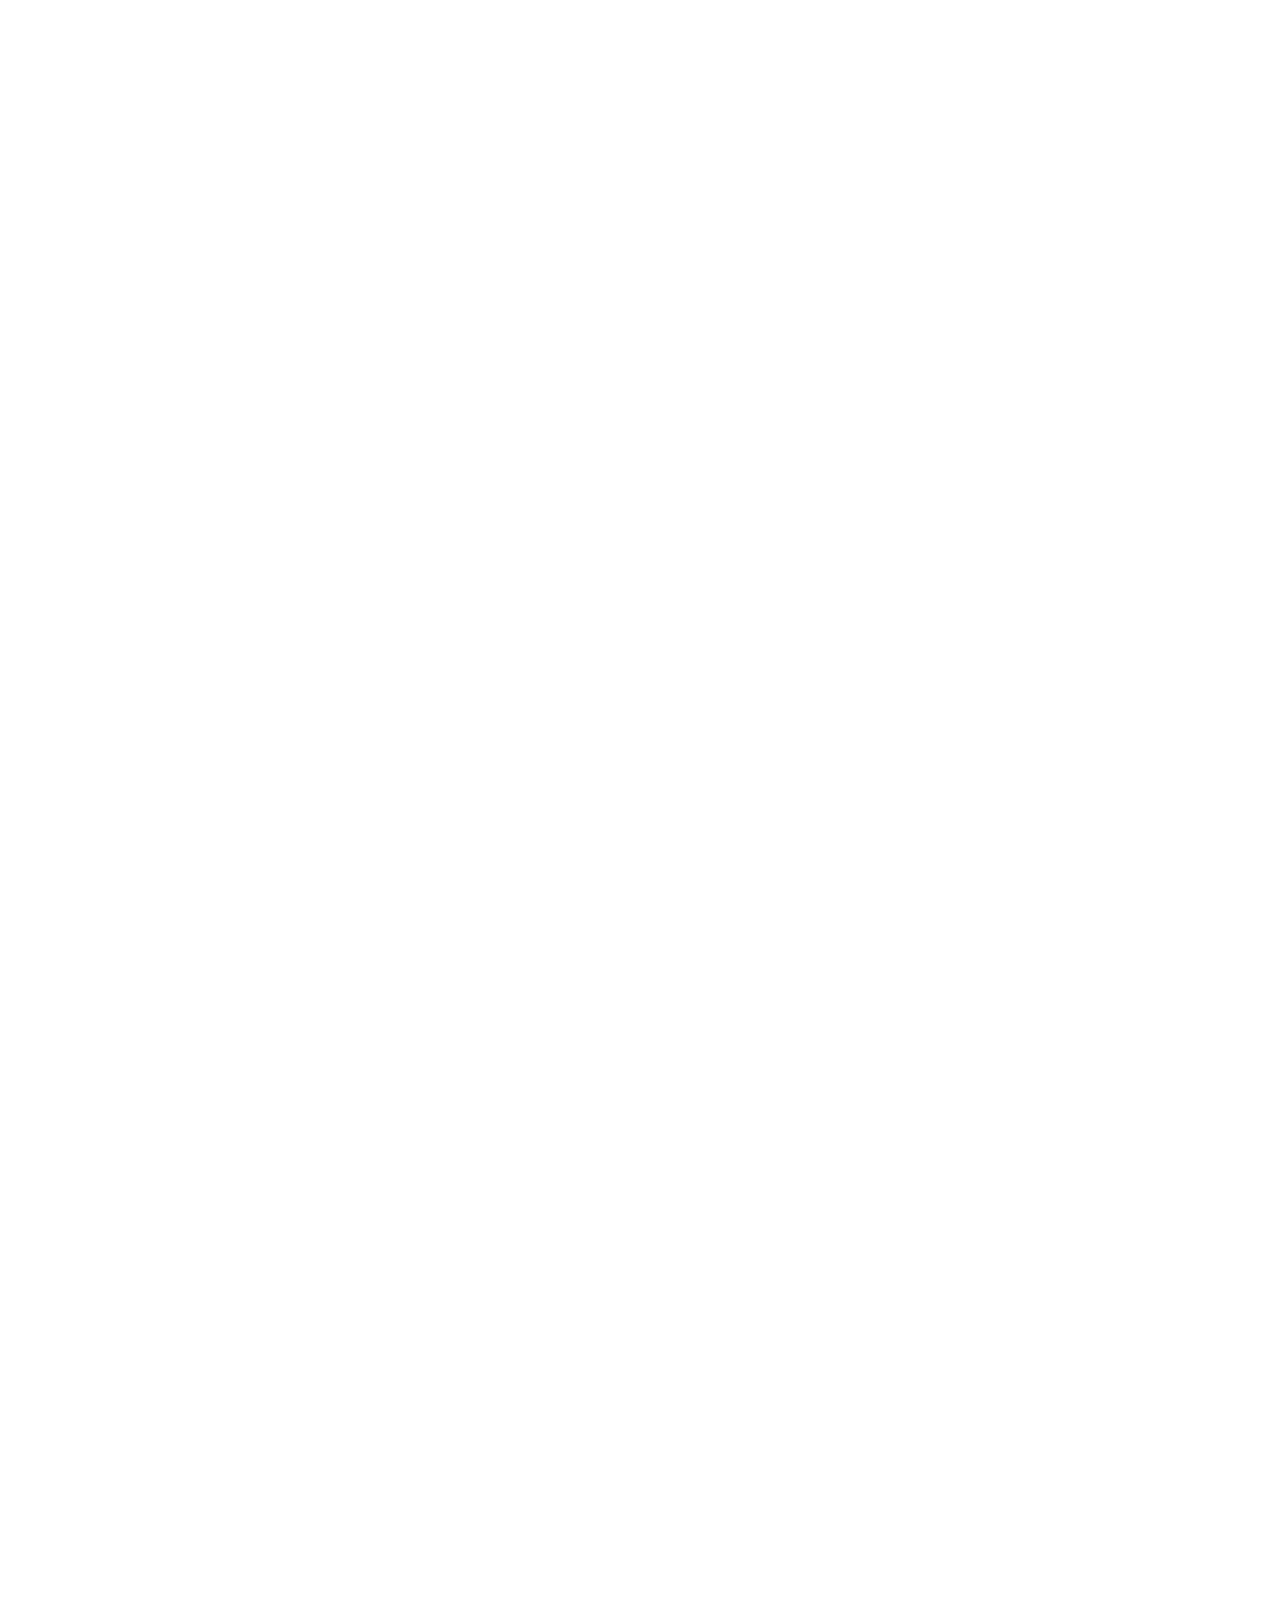
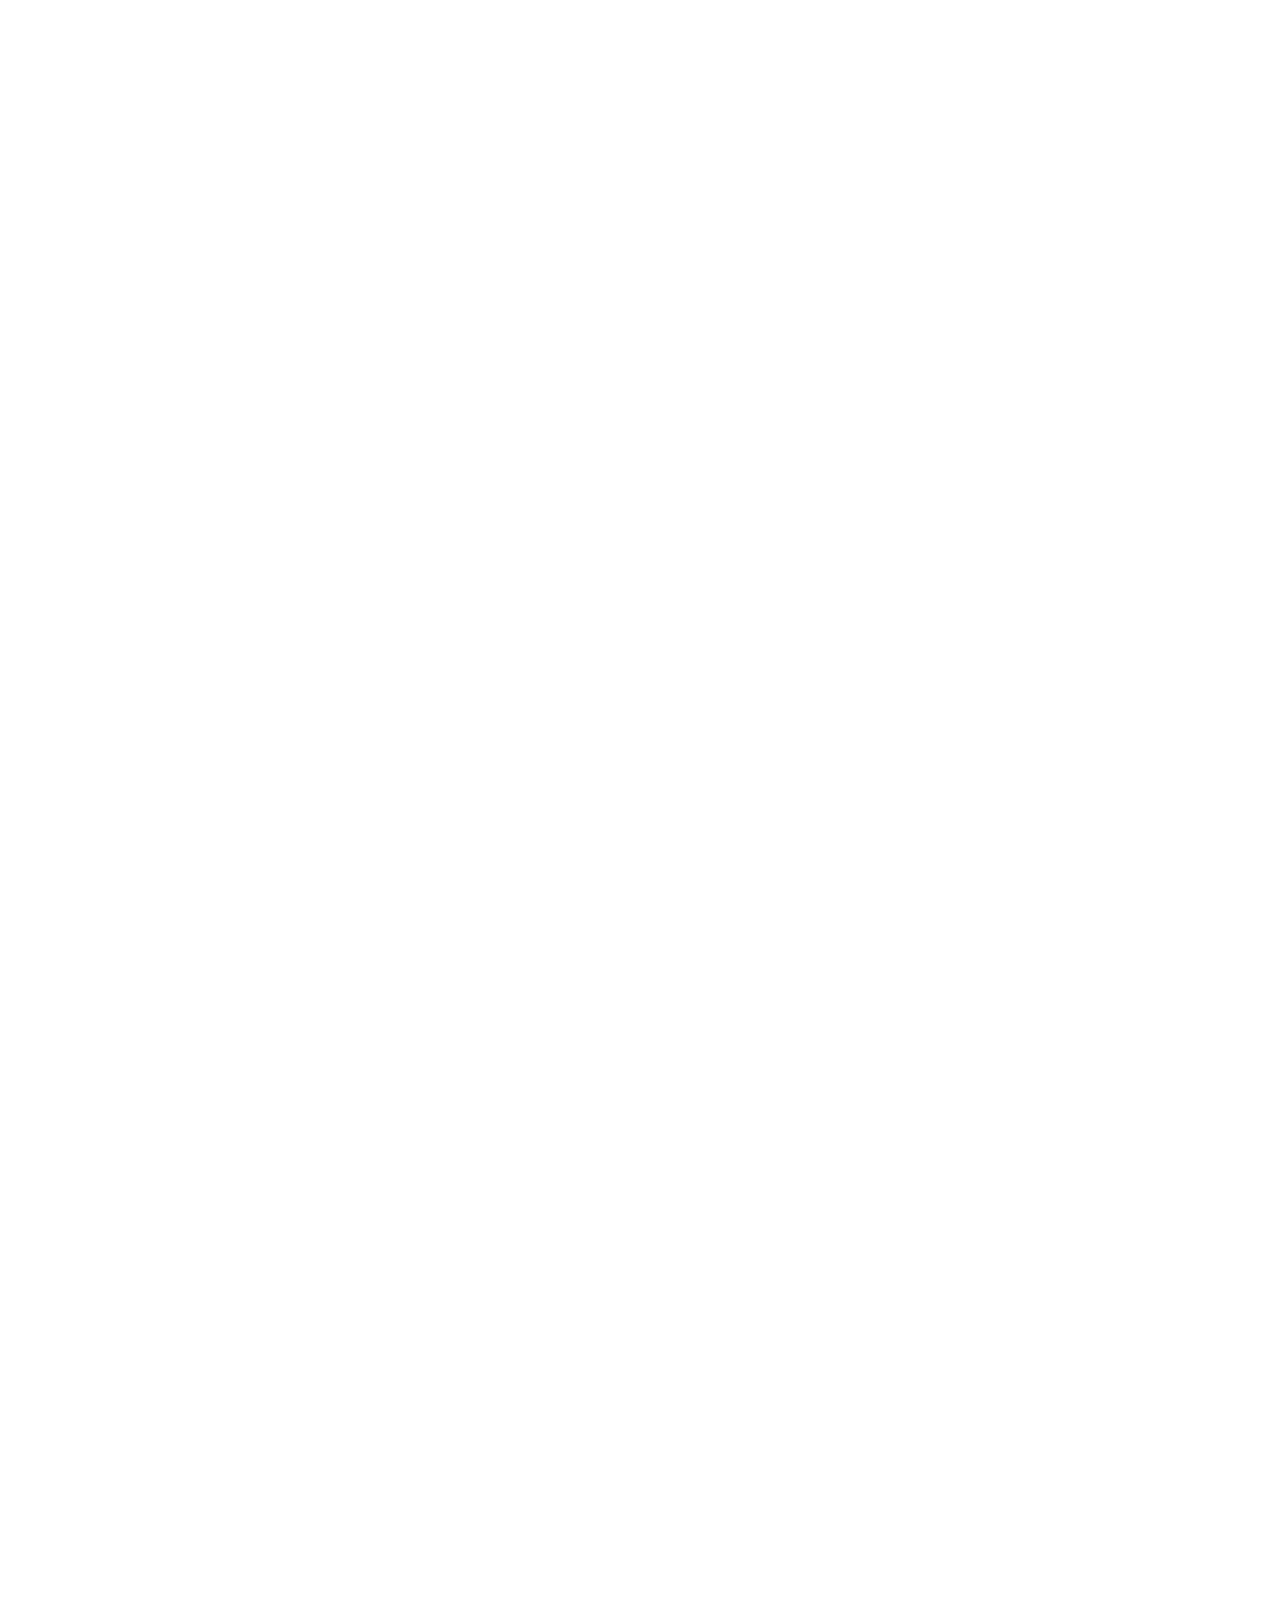
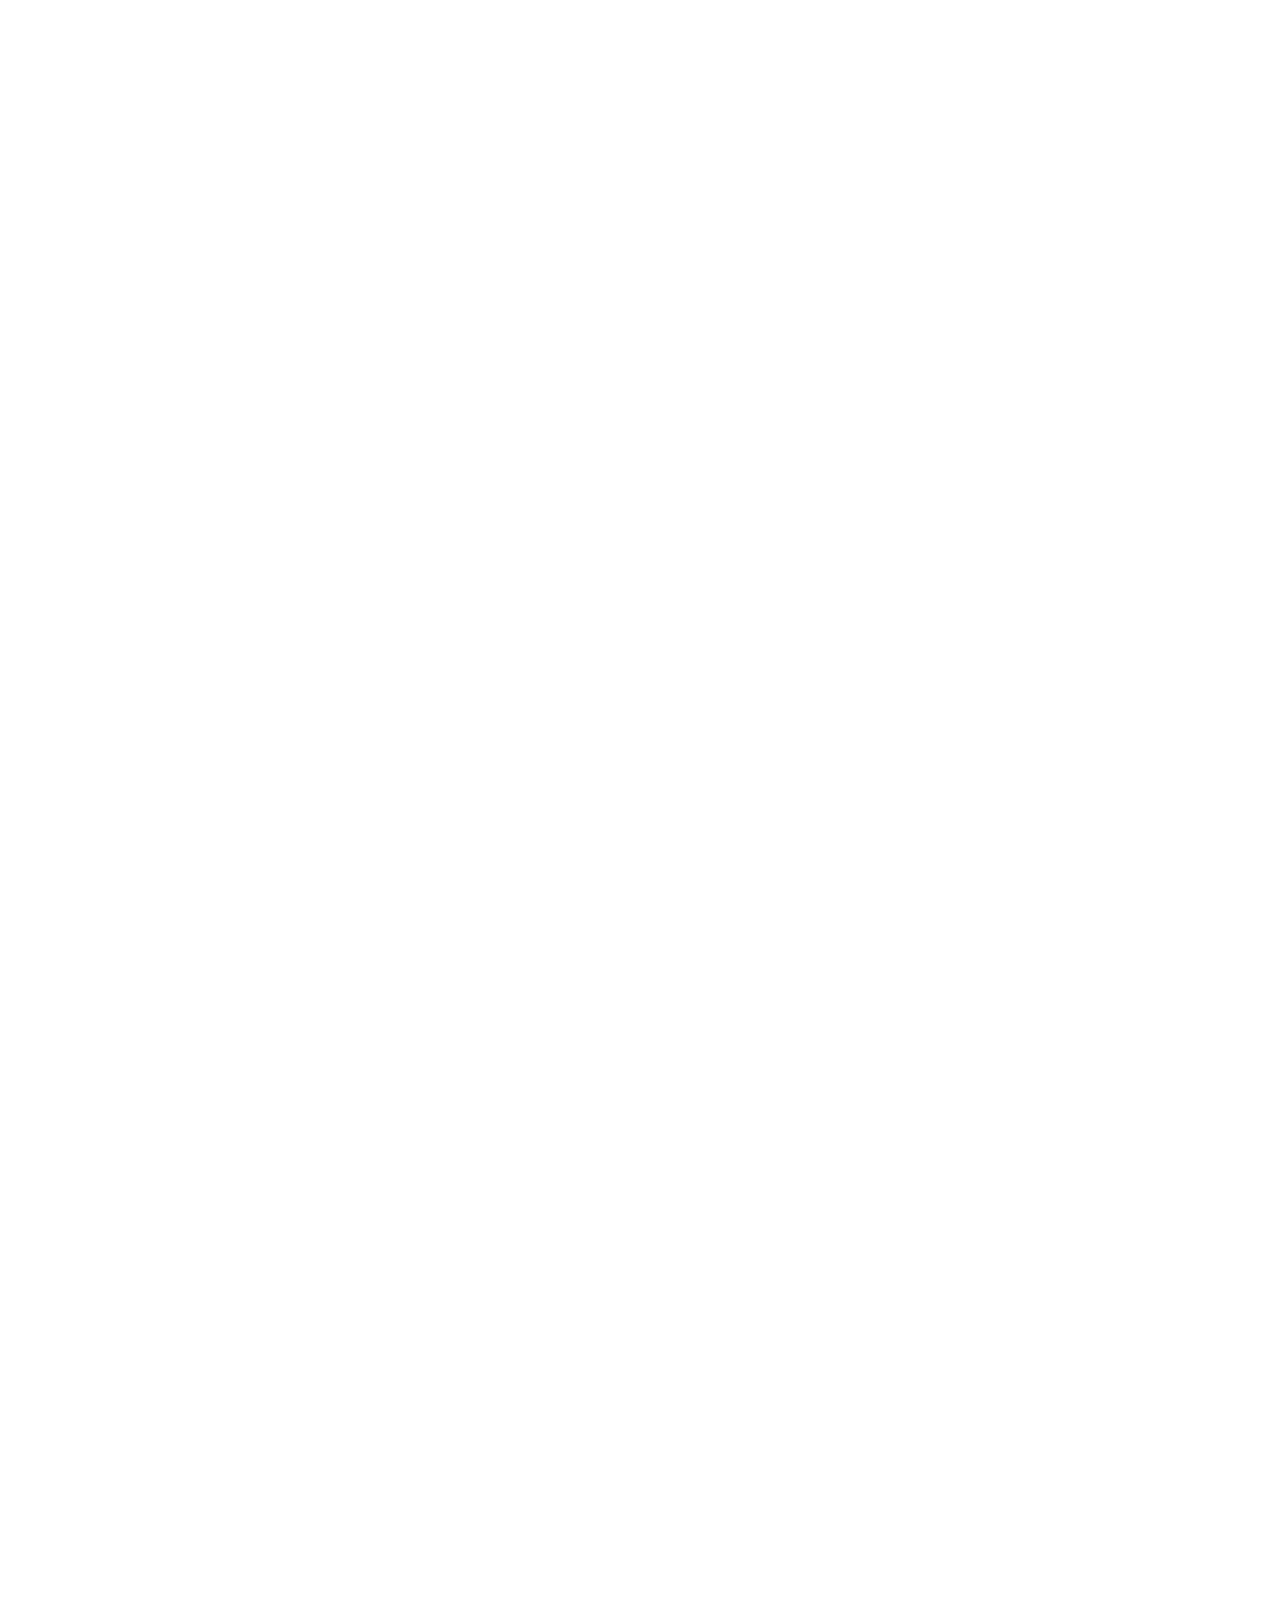
==== commit 275f257d: "part2" ====
--- a/assets/html/index.html
+++ b/assets/html/index.html
@@ -88,7 +88,7 @@
 
                         <!-- hero right -->
                          <div class="content-block">
-                                <h1 class="heading">Learn without limits and spread knowledge.</h1>
+                                <h1 class="heading">Learn without limits and spread knowledgesft.</h1>
                                 <p class="desc">Build new skills for that “this is my year” feeling with courses,
                                                 certificates, and degrees from world-class universities and companies.
                                 </p>
@@ -103,9 +103,10 @@
                                 </div>
                                 <p class="desc desc-recent">Recent engagement</p>
                                 <p class="desc stats">
-                                    <strong>50K</strong> Students
+                                    <strong>50K</strong> Student
                                     <strong>70+</strong> Courses
                                 </p>
+                              >
                          </div>
                     </div>
             </div>
